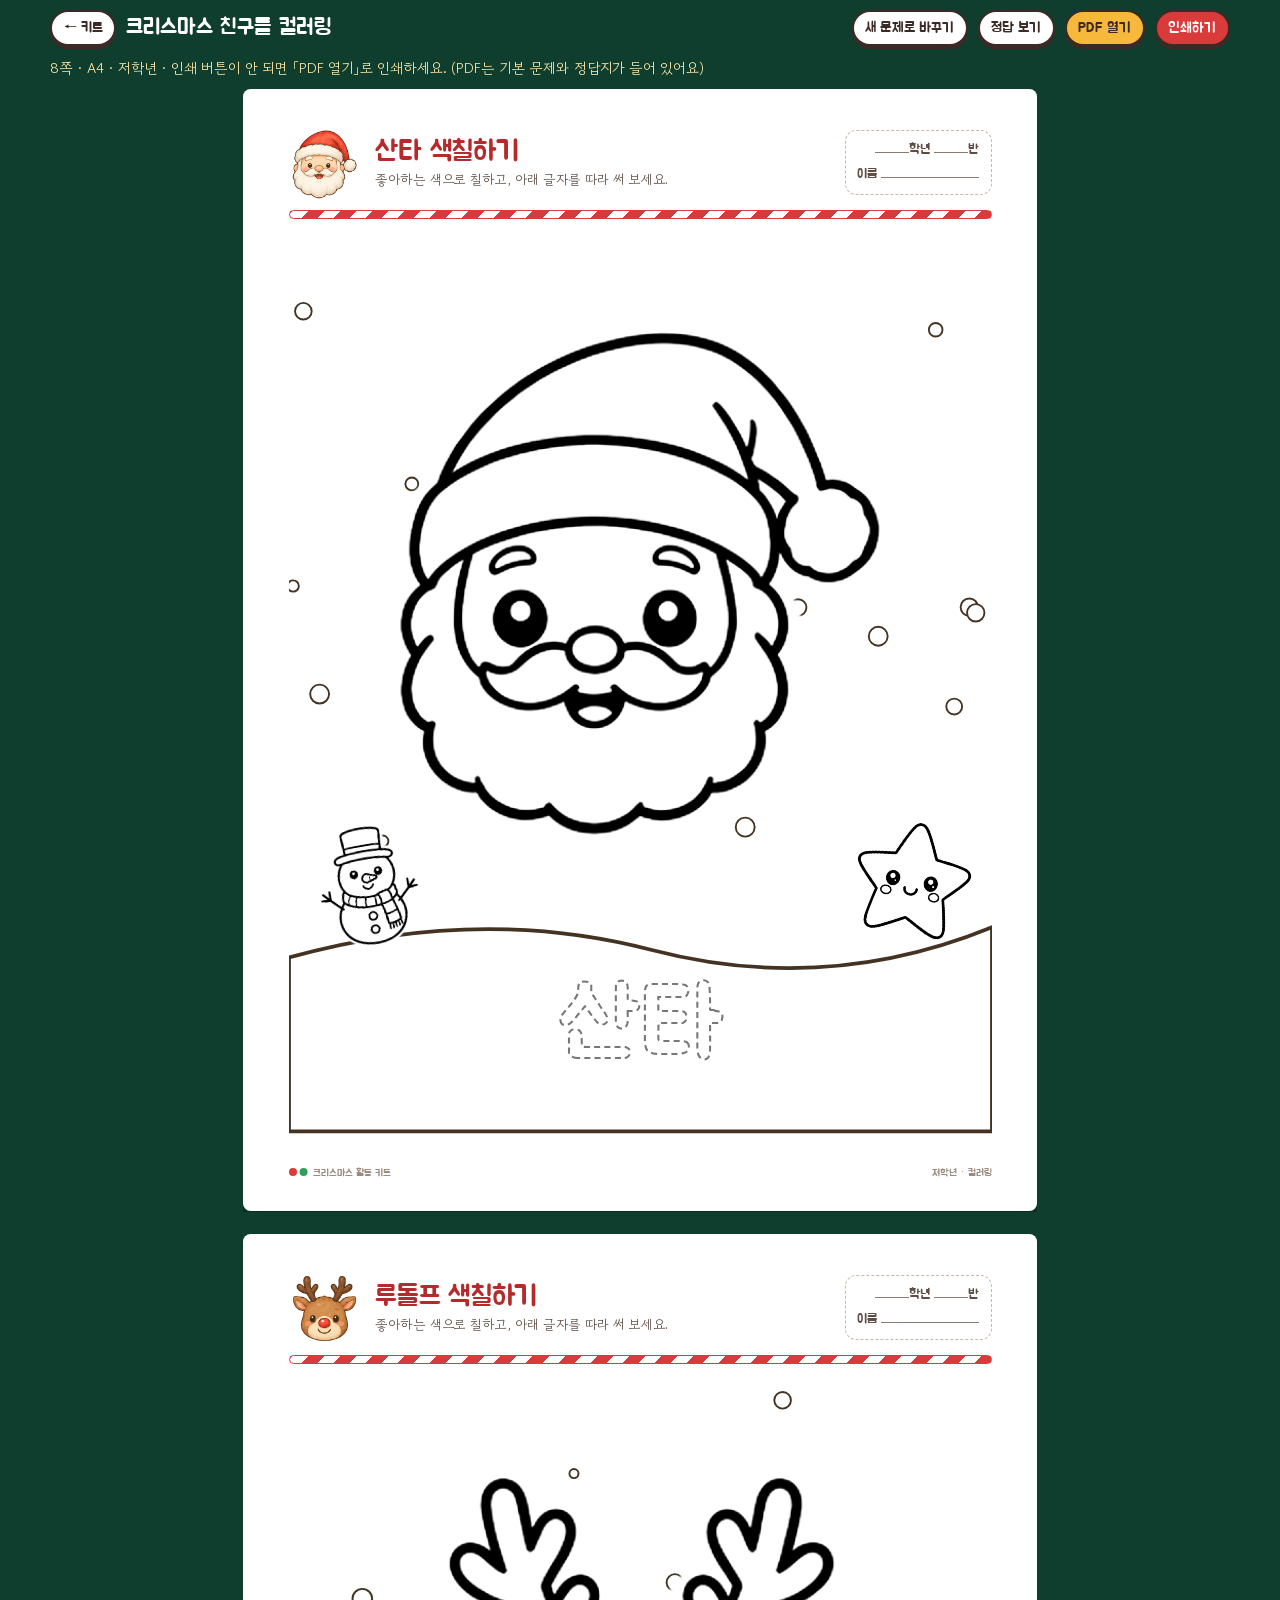
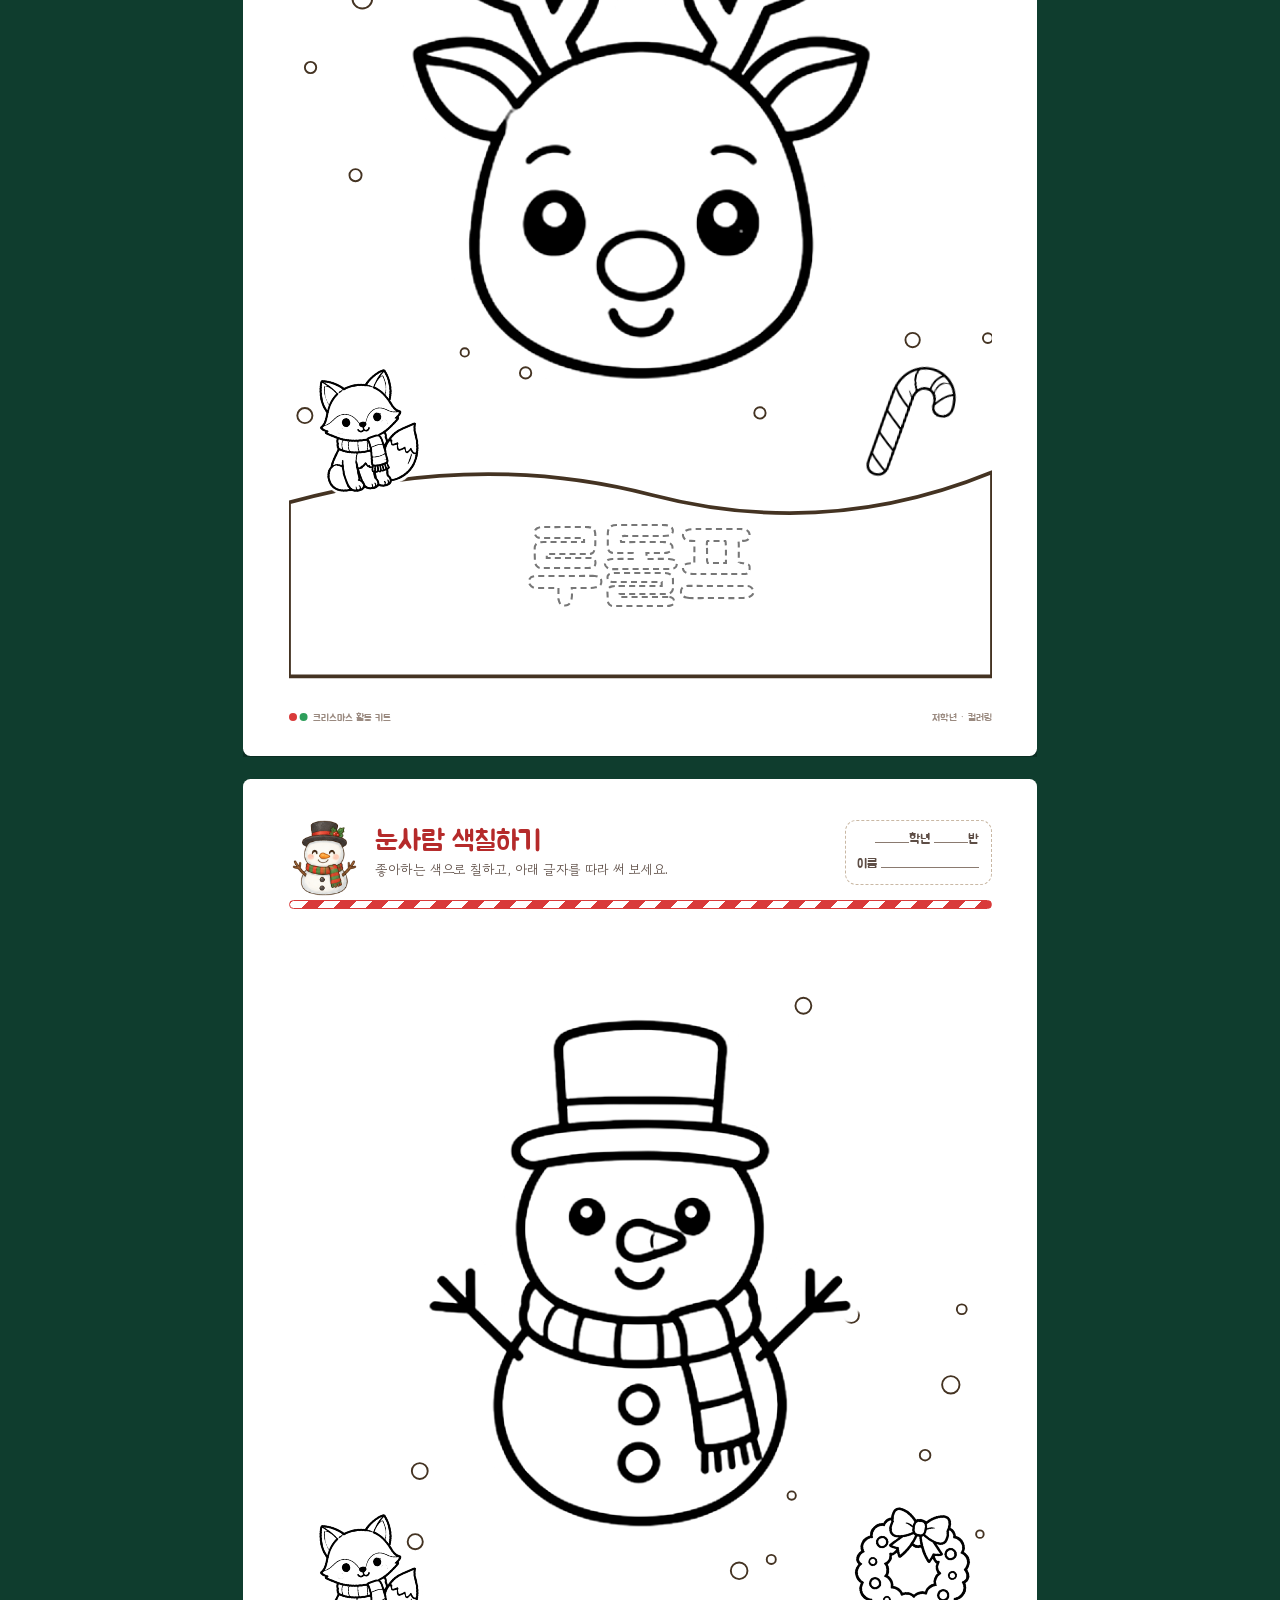
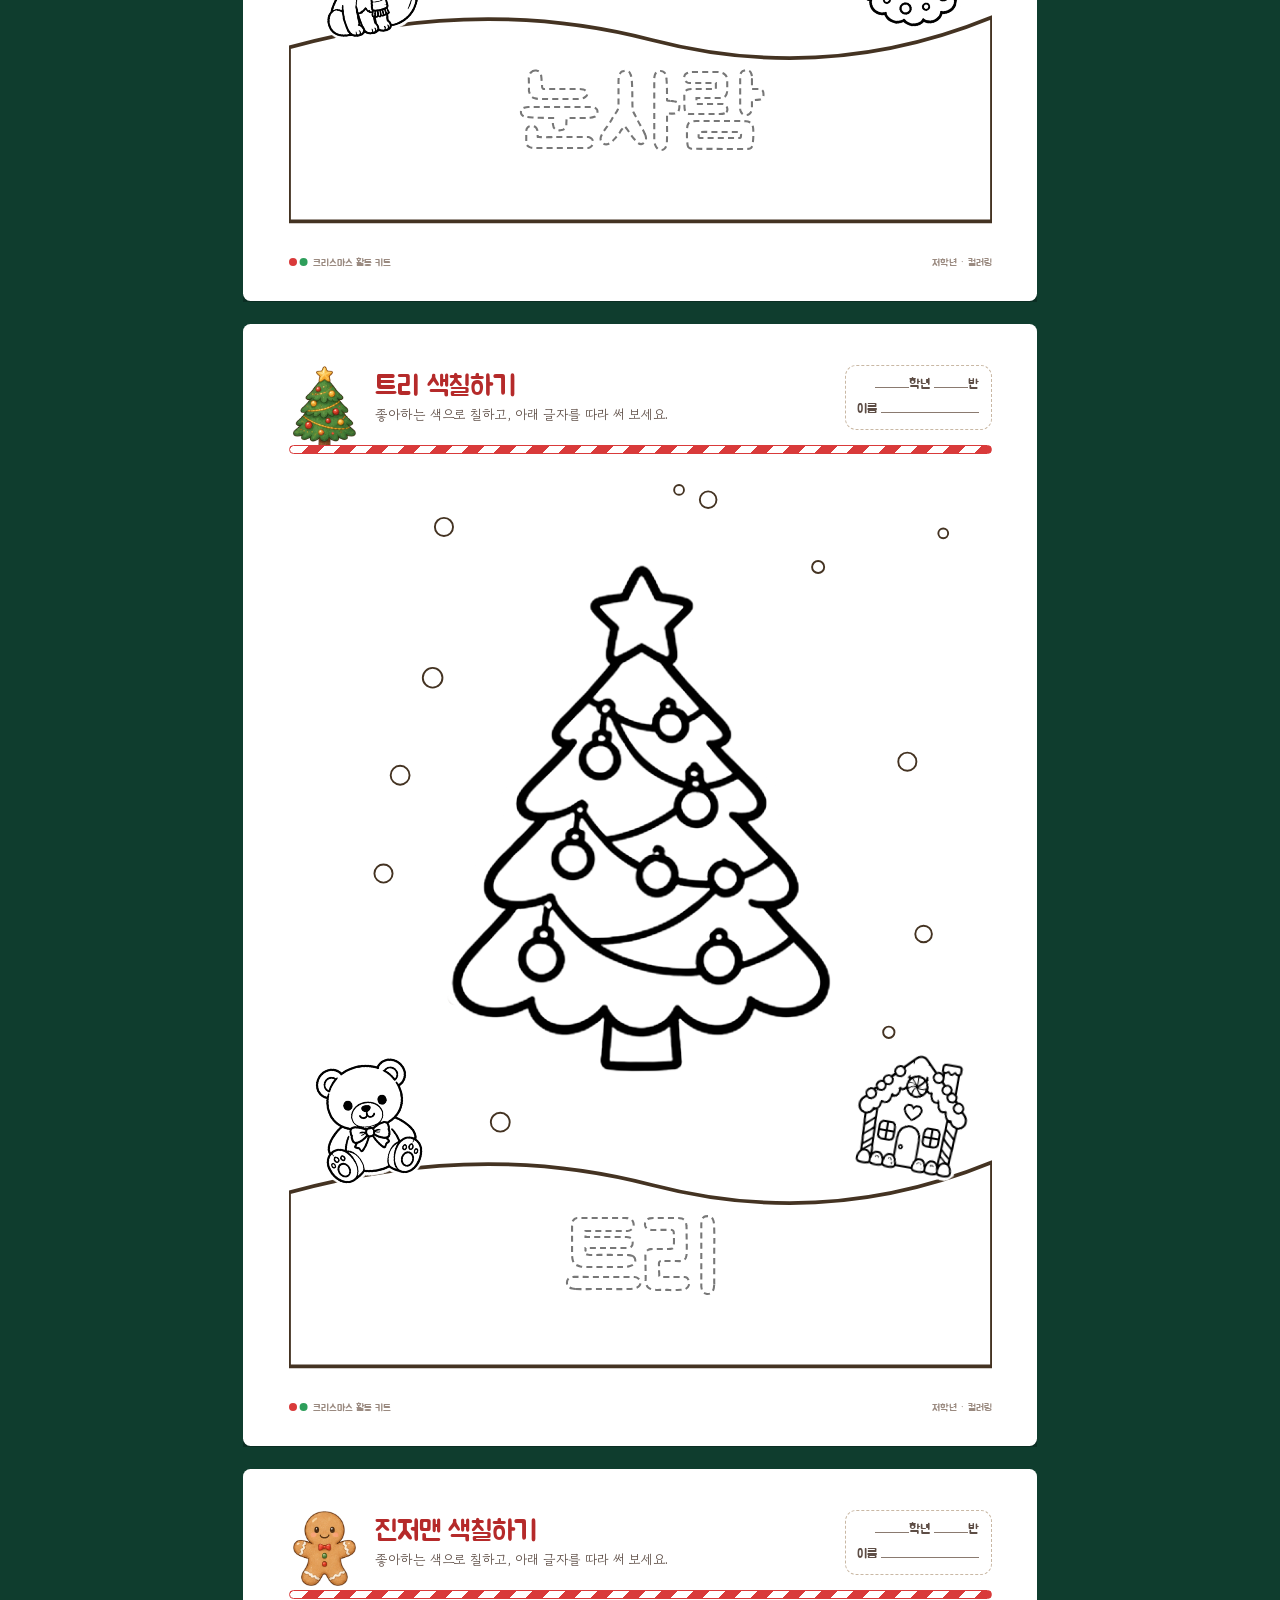
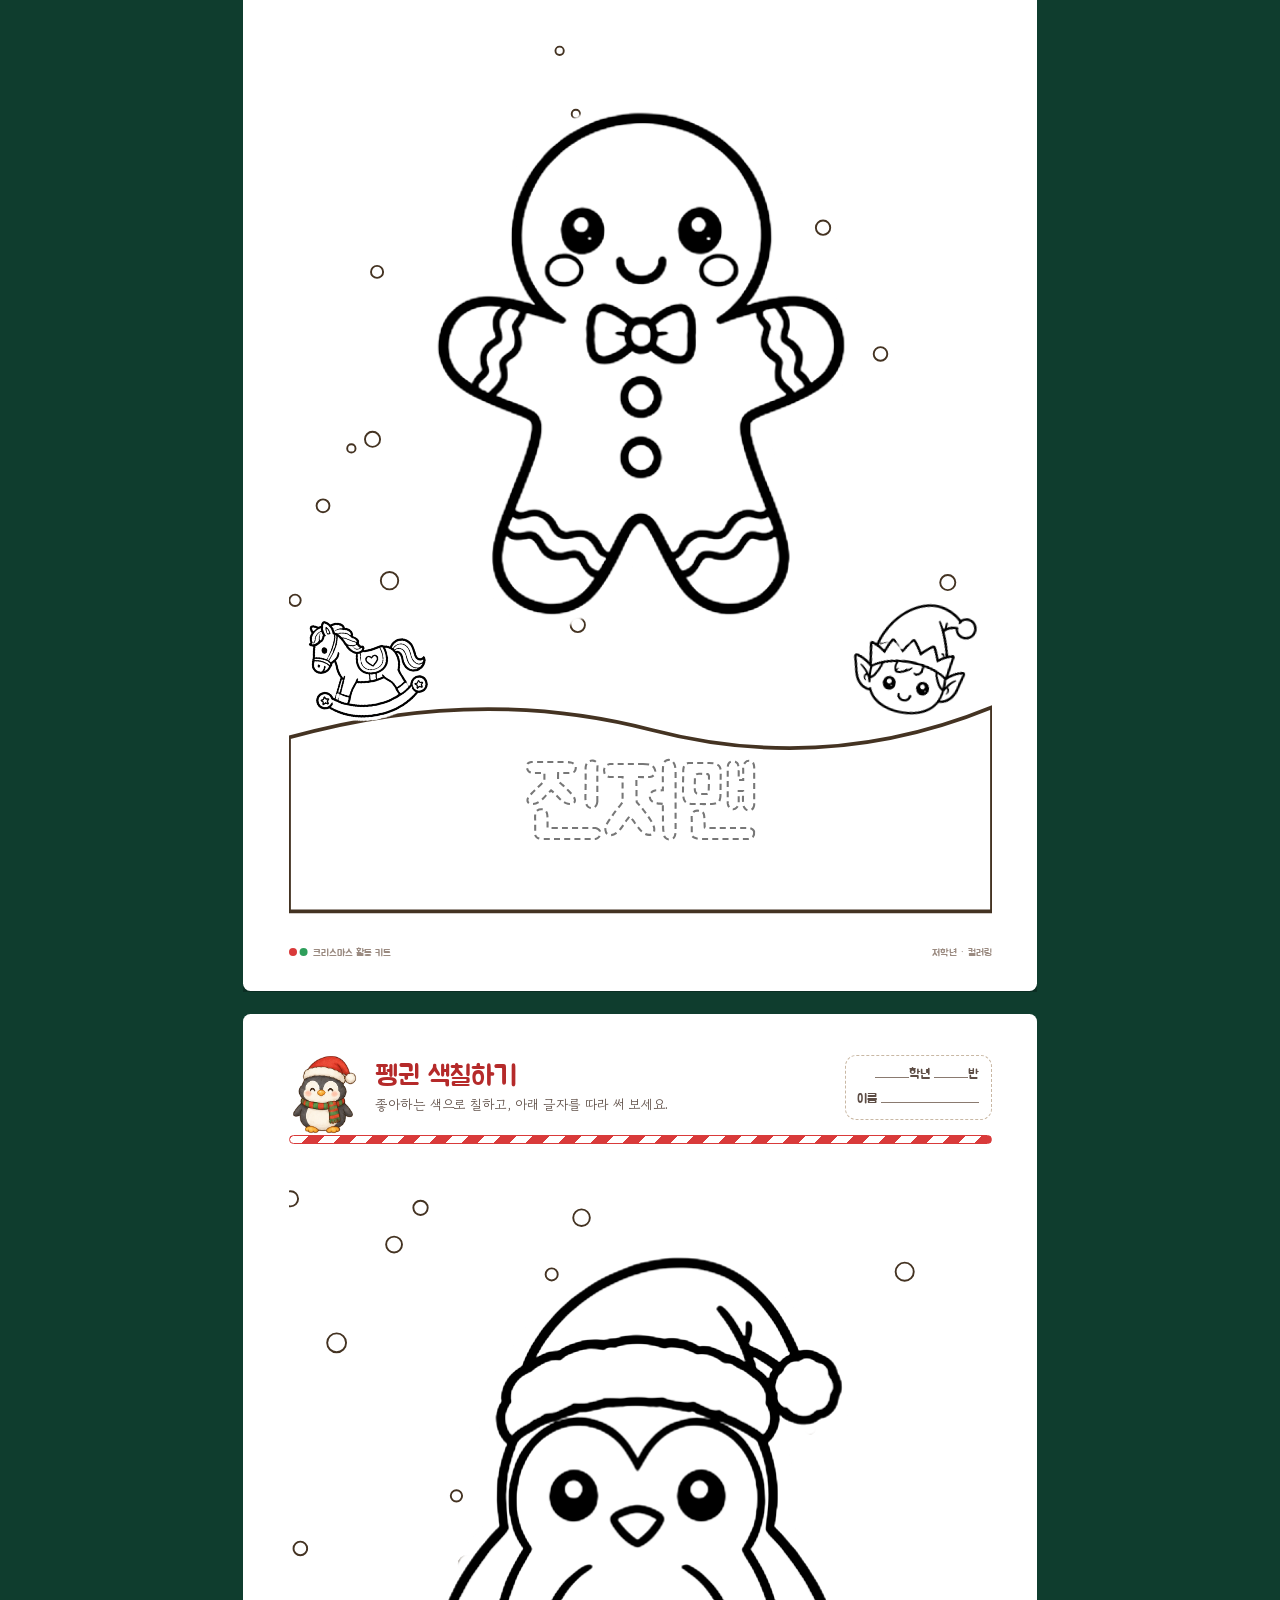
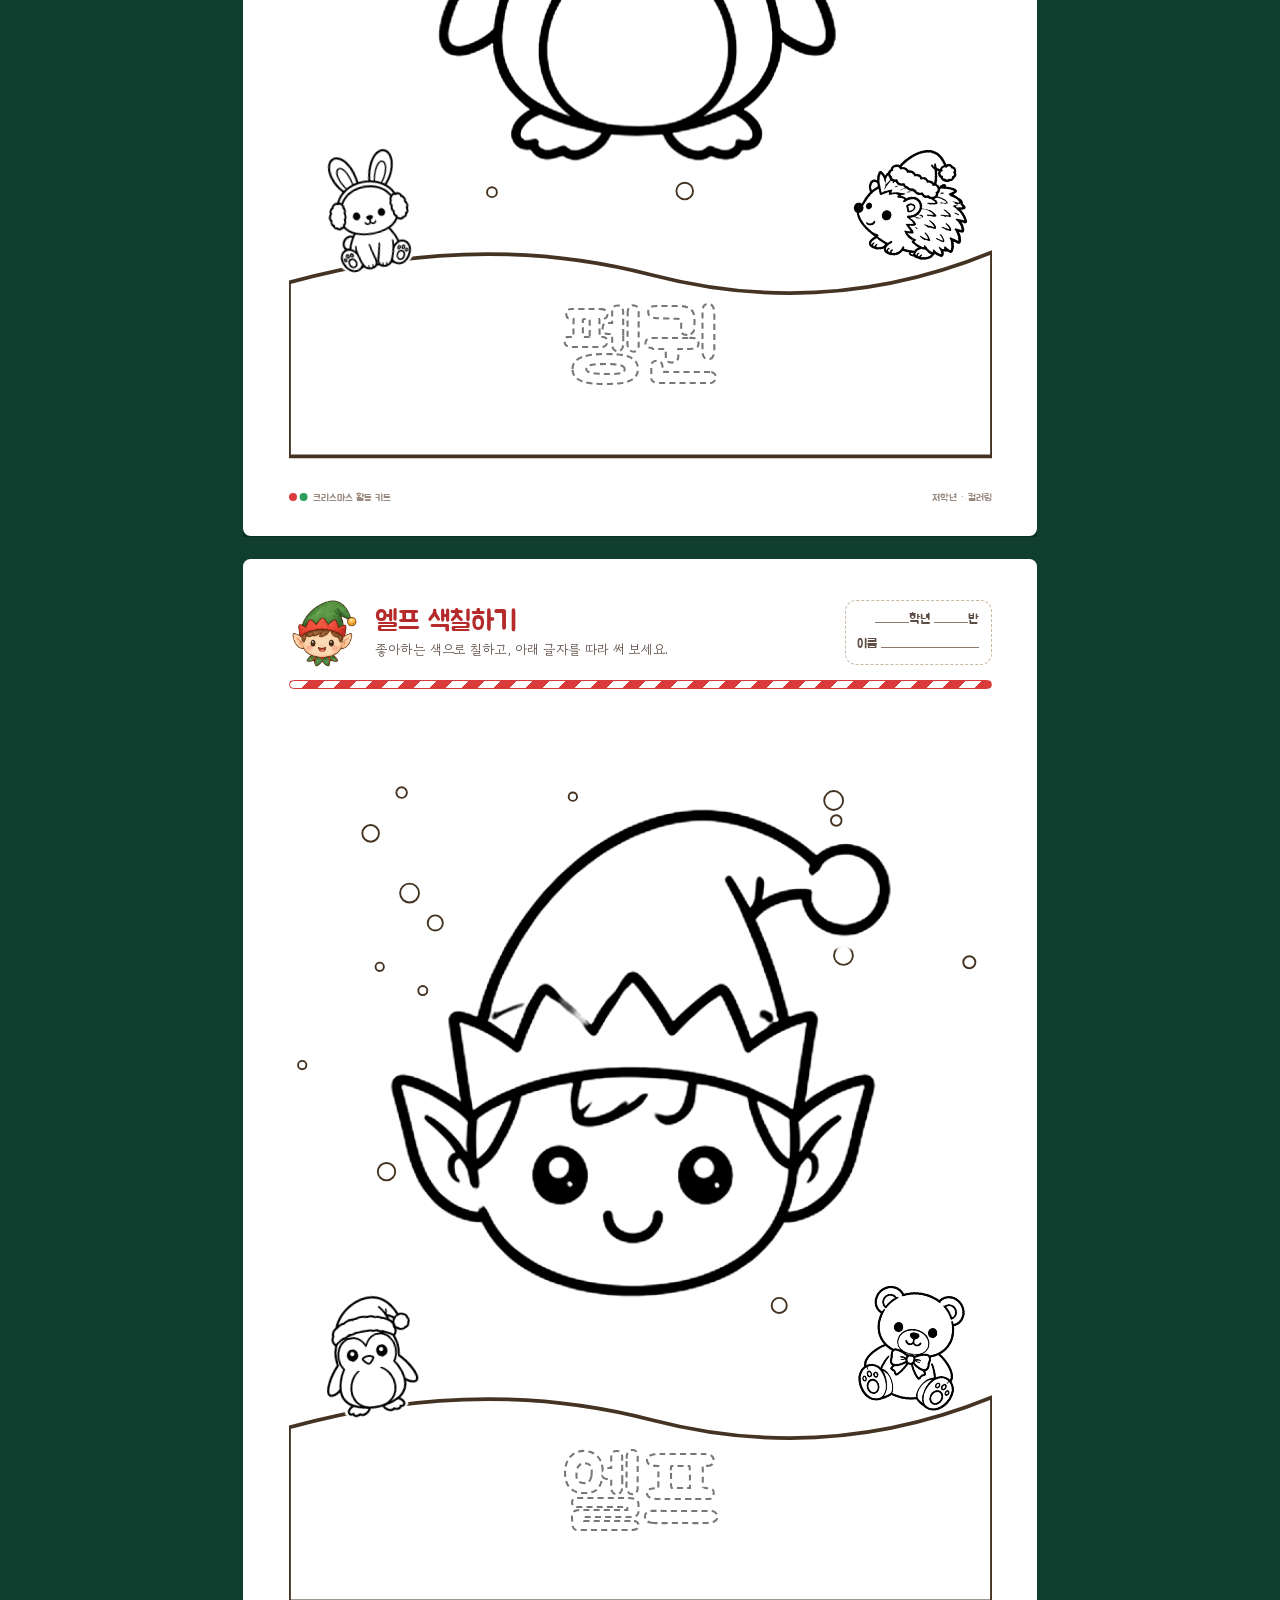
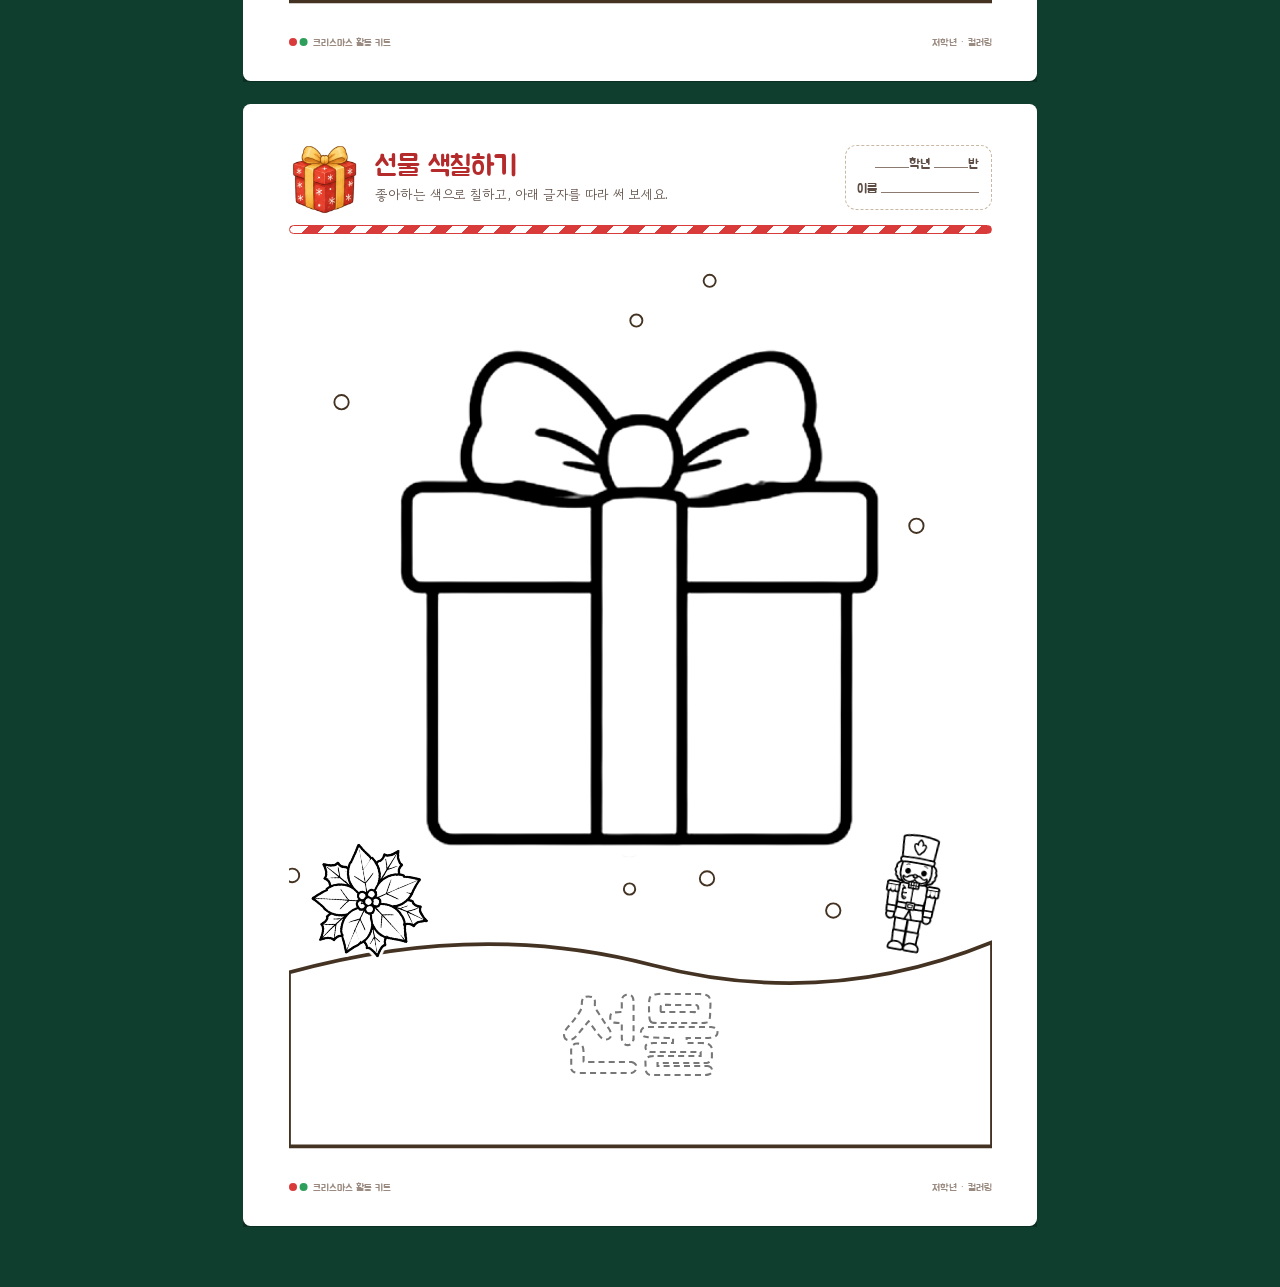
==== sheet.html @ 327068be "크리스마스 활동 키트: 학년별 활동지 77종, 전자칠판 게임 11종, 인쇄용 PDF - Figma AI로 만든 캐릭터 일러스트 40종(컬러·선 그림)과 장면 그림 10장 - 컬러링" ====
<!DOCTYPE html>
<html lang="ko">
<head>
<meta charset="utf-8">
<meta name="viewport" content="width=device-width, initial-scale=1, viewport-fit=cover">
<title>크리스마스 활동지</title>
<link rel="stylesheet" href="assets/theme.css">
<link rel="stylesheet" href="assets/sheet.css">
</head>
<body class="sheets">
<div class="sbar wrap">
  <a class="btn sm" href="index.html">← 키트</a>
  <h1 id="st">활동지</h1>
  <button class="btn sm" id="b-new" hidden>새 문제로 바꾸기</button>
  <button class="btn sm" id="b-ans" hidden>정답 보기</button>
  <a class="btn sm gold" id="b-pdf" target="_blank" rel="noopener">PDF 열기</a>
  <button class="btn sm red" id="b-print">인쇄하기</button>
  <div class="info" id="info"></div>
</div>
<main id="pages" class="wrap"></main>
<script src="assets/art.js"></script>
<script src="assets/core.js"></script>
<script src="assets/sheets-core.js"></script>
<script src="assets/sheets-a.js"></script>
<script src="assets/sheets-b.js"></script>
<script>
(function(){
  const $=XK.$; let seed=1225, ans=false;
  function cur(){ const id=(location.hash||'').slice(1); return SHEETS.find(s=>s.id===id)||SHEETS[0]; }
  function fit(){ XK.$$('.pagebox').forEach(b=>{ const p=b.firstElementChild; p.style.transform=''; const k=Math.min(1,b.clientWidth/p.offsetWidth); p.style.transform=k<1?`scale(${k})`:''; b.style.height=(p.offsetHeight*k)+'px'; }); }
  function render(){
    const s=cur(); document.title=s.title+' · 크리스마스 활동지'; $('#st').textContent=s.title;
    const pages=s.gen({r:XK.rng(seed), seed, ans});
    $('#pages').innerHTML=pages.map(p=>`<div class="pagebox ${/class="page land/.test(p)?'land':''}">${p}</div>`).join('');
    $('#b-pdf').href='print/'+encodeURIComponent(SH.pdfName(s, ans && s.answers));
    $('#b-new').hidden=!s.random; $('#b-ans').hidden=!s.answers; $('#b-ans').textContent=ans?'정답 숨기기':'정답 보기';
    $('#info').textContent=`${pages.length}쪽 · A4 · ${SH.gname(s.grades)}${s.paper?' · 추천 용지: '+s.paper:''} · 인쇄 버튼이 안 되면 「PDF 열기」로 인쇄하세요. (PDF는 기본 문제와 정답지가 들어 있어요)`;
    fit();
  }
  $('#b-new').onclick=()=>{ seed=Math.floor(Math.random()*1e9); render(); };
  $('#b-ans').onclick=()=>{ ans=!ans; render(); };
  $('#b-print').onclick=()=>{ window.print(); };
  addEventListener('hashchange',()=>{ans=false;render();scrollTo(0,0);}); addEventListener('resize',fit);
  window.__render=(sd,a)=>{seed=sd;ans=!!a;render();};
  render(); if(document.fonts&&document.fonts.ready) document.fonts.ready.then(fit);
})();
</script>
</body>
</html>
---- assets/theme.css ----
/* 크리스마스 활동 키트 공통 테마 — 솔숲 밤하늘 + 눈빛 크림 + 열매 빨강 + 금빛 전구 */
@font-face{font-family:"Jua";src:url("fonts/Jua-Regular.woff2") format("woff2");font-display:swap}
@font-face{font-family:"Gowun Dodum";src:url("fonts/GowunDodum-Regular.woff2") format("woff2");font-display:swap}
@font-face{font-family:"Gaegu";src:url("fonts/Gaegu-Bold.woff2") format("woff2");font-display:swap}
:root{
  --pine:#0f3d2e;--pine2:#1c6146;--leaf:#2e9e5b;--mint:#e2f4e8;
  --berry:#d93a3a;--berry2:#b52a2a;--rose:#ffe3e0;
  --gold:#f6b93b;--gold2:#ffe9a8;
  --snow:#fffaf3;--cream:#fbefd9;--paper:#ffffff;
  --ink:#3b2a25;--ink2:#7a6a62;--line:#ead9bf;--sky:#dff0fb;
  --low:#f2793c;--mid:#2e9e5b;--high:#3f7fd6;
  --f-display:"Jua","Gowun Dodum","Apple SD Gothic Neo","Malgun Gothic",sans-serif;
  --f-body:"Gowun Dodum","Apple SD Gothic Neo","Malgun Gothic","Noto Sans KR",sans-serif;
  --f-hand:"Gaegu","Jua","Malgun Gothic",sans-serif;
  --r:22px;--shadow:0 6px 0 rgba(59,42,37,.12);
  color-scheme:light;
}
*{box-sizing:border-box}
html{-webkit-text-size-adjust:100%}
body{margin:0;background:var(--snow);color:var(--ink);font-family:var(--f-body);font-size:17px;line-height:1.6;
  padding-left:max(16px,env(safe-area-inset-left,0px));padding-right:max(16px,env(safe-area-inset-right,0px))}
h1,h2,h3,h4{font-family:var(--f-display);font-weight:400;line-height:1.2;margin:0;text-wrap:balance}
p{margin:0}
a{color:inherit}
button{font:inherit;color:inherit;cursor:pointer}
:focus-visible{outline:3px solid var(--gold);outline-offset:3px}
svg.art,img.art{display:block;max-width:100%;height:auto}
.wrap{max-width:1180px;margin:0 auto}

/* 버튼 */
.btn{display:inline-flex;align-items:center;justify-content:center;gap:.4em;border:3px solid var(--ink);background:var(--paper);color:var(--ink);
  font-family:var(--f-display);font-size:1.05rem;padding:.5em 1.1em;border-radius:999px;box-shadow:0 4px 0 var(--ink);text-decoration:none;
  transition:transform .08s,box-shadow .08s;user-select:none;touch-action:manipulation}
.btn:hover{transform:translateY(-1px)}
.btn:active{transform:translateY(4px);box-shadow:0 0 0 var(--ink)}
.btn.red{background:var(--berry);color:#fff}.btn.green{background:var(--leaf);color:#fff}.btn.gold{background:var(--gold);color:var(--ink)}
.btn.big{font-size:1.5rem;padding:.55em 1.4em}.btn.sm{font-size:.9rem;padding:.3em .8em;border-width:2px;box-shadow:0 3px 0 var(--ink)}
.btn[disabled]{opacity:.45;pointer-events:none}
.chip{display:inline-block;font-family:var(--f-display);font-size:.8rem;padding:.12em .7em;border-radius:999px;color:#fff;white-space:nowrap}
.chip.low{background:var(--low)}.chip.mid{background:var(--mid)}.chip.high{background:var(--high)}
.chip.ghost{background:var(--cream);color:var(--ink2)}

/* 전구 줄 */
.lights{height:26px;background:
  radial-gradient(circle at 20px 14px,var(--berry) 0 7px,transparent 8px) 0 0/160px 26px,
  radial-gradient(circle at 60px 18px,var(--gold) 0 7px,transparent 8px) 0 0/160px 26px,
  radial-gradient(circle at 100px 14px,#4fc37f 0 7px,transparent 8px) 0 0/160px 26px,
  radial-gradient(circle at 140px 18px,#62b3f2 0 7px,transparent 8px) 0 0/160px 26px,
  radial-gradient(ellipse 80px 16px at 40px -6px,transparent 0 78px,transparent 79px);
  border-top:3px solid rgba(255,255,255,.35)}

/* 게임·도구 화면 공통 (전자칠판용) */
body.stage{background:var(--pine);color:#fff;min-height:100vh;min-height:100dvh;display:flex;flex-direction:column;padding-bottom:16px;
  background-image:radial-gradient(circle at 12% 18%,rgba(255,255,255,.07) 0 2px,transparent 3px),radial-gradient(circle at 70% 60%,rgba(255,255,255,.06) 0 2px,transparent 3px),radial-gradient(circle at 40% 85%,rgba(255,255,255,.05) 0 3px,transparent 4px),linear-gradient(#0c3326,#14503a);
  background-size:220px 220px,300px 300px,260px 260px,100% 100%}
.topbar{display:flex;align-items:center;gap:10px;padding:10px 0;flex-wrap:wrap}
.topbar h1{font-size:clamp(1.3rem,2.6vw,2.2rem);flex:1;min-width:0;color:#fff;display:flex;align-items:center;gap:.4em}
.topbar h1 .art{width:1.5em;height:1.5em;flex:none}
.topbar .btn{font-size:.95rem;padding:.3em .9em}
.seg{display:inline-flex;border:3px solid var(--ink);border-radius:999px;overflow:hidden;background:var(--paper);box-shadow:0 4px 0 var(--ink)}
.seg button{border:0;background:transparent;font-family:var(--f-display);padding:.3em .9em;font-size:.95rem;color:var(--ink)}
.seg button[aria-pressed="true"]{color:#fff}
.seg button[data-g="low"][aria-pressed="true"]{background:var(--low)}.seg button[data-g="mid"][aria-pressed="true"]{background:var(--mid)}.seg button[data-g="high"][aria-pressed="true"]{background:var(--high)}
.seg button[data-g="all"][aria-pressed="true"]{background:var(--berry)}
.board{flex:1;background:var(--snow);color:var(--ink);border-radius:28px;border:4px solid var(--ink);padding:clamp(14px,2.2vw,30px);position:relative;min-width:0;
  box-shadow:0 8px 0 rgba(0,0,0,.25);display:flex;flex-direction:column;gap:16px}
.board h2{font-size:clamp(1.5rem,3.4vw,2.8rem)}
.center{display:flex;flex-direction:column;align-items:center;justify-content:center;text-align:center;gap:18px;flex:1}
.huge{font-family:var(--f-display);font-size:clamp(2.2rem,7vw,6rem);line-height:1.15;text-wrap:balance}
.big{font-family:var(--f-display);font-size:clamp(1.4rem,3.4vw,2.8rem);line-height:1.3;text-wrap:balance}
.row{display:flex;gap:12px;flex-wrap:wrap;align-items:center;justify-content:center}
.note{color:var(--ink2);font-size:.95rem}
.teams{display:flex;gap:10px;flex-wrap:wrap;justify-content:center}
.team{background:var(--paper);color:var(--ink);border:3px solid var(--ink);border-radius:18px;padding:6px 10px;display:flex;align-items:center;gap:8px;font-family:var(--f-display);box-shadow:0 4px 0 rgba(0,0,0,.3)}
.team b{font-size:1.6rem;min-width:1.6em;text-align:center;font-weight:400;font-variant-numeric:tabular-nums}
.team .dot{width:18px;height:18px;border-radius:50%;border:2px solid var(--ink)}
.team button{width:34px;height:34px;border-radius:50%;border:2px solid var(--ink);background:var(--cream);font-family:var(--f-display);font-size:1.2rem;line-height:1;padding:0}
.team.turn{background:var(--gold2);transform:translateY(-3px)}
.modal{position:fixed;inset:0;background:rgba(10,40,30,.72);display:flex;align-items:center;justify-content:center;z-index:50;padding:16px}
.modal>.box{background:var(--snow);color:var(--ink);border:4px solid var(--ink);border-radius:28px;padding:clamp(18px,3vw,40px);max-width:min(1100px,96vw);width:100%;max-height:94vh;overflow:auto;text-align:center;display:flex;flex-direction:column;gap:18px;align-items:center}
#snow{position:fixed;inset:0;pointer-events:none;z-index:40}
@media (prefers-reduced-motion:reduce){*{animation:none!important;transition:none!important}}
@keyframes pop{0%{transform:scale(.6);opacity:0}70%{transform:scale(1.08)}100%{transform:scale(1);opacity:1}}
@keyframes wiggle{0%,100%{transform:rotate(-4deg)}50%{transform:rotate(4deg)}}
.pop{animation:pop .35s ease-out}
---- assets/sheet.css ----
/* 인쇄용 활동지 (A4) */
body.sheets{background:var(--pine);padding-bottom:60px}
.sbar{position:sticky;top:env(safe-area-inset-top,0px);z-index:20;background:var(--pine);padding:10px 0;display:flex;gap:10px;align-items:center;flex-wrap:wrap}
.sbar h1{color:#fff;font-size:1.4rem;flex:1;min-width:0}
.sbar .info{color:var(--gold2);font-size:.9rem;flex-basis:100%}
#pages{display:flex;flex-direction:column;align-items:center;gap:22px}
.pagebox{width:100%;max-width:210mm;overflow:hidden}
.page{width:210mm;height:297mm;background:#fff;color:#2b2320;padding:10mm 12mm 8mm;display:flex;flex-direction:column;gap:3mm;position:relative;overflow:hidden;
  font-family:var(--f-body);font-size:11.5pt;line-height:1.5;transform-origin:0 0;box-shadow:0 8px 0 rgba(0,0,0,.25);border-radius:2mm;-webkit-print-color-adjust:exact;print-color-adjust:exact}
.page.land{width:297mm;height:210mm}
.pagebox.land{max-width:297mm}
.ph{display:flex;align-items:center;gap:4mm;flex:none}
.ph .ic{width:19mm;height:19mm;flex:none}
.ph h1{font-size:21pt;color:#b52a2a;letter-spacing:-.01em}
.ph p{font-size:10pt;color:#5d4d45;line-height:1.35;margin-top:.5mm}
.ph .tt{flex:1;min-width:0}
.ph .nm{flex:none;font-family:var(--f-display);font-size:9.5pt;color:#5d4d45;border:.5mm dashed #c9b8a4;border-radius:3mm;padding:1.6mm 3mm;line-height:2;text-align:right;white-space:nowrap}
.ph .nm i{display:inline-block;border-bottom:.3mm solid #8a7a70;width:9mm;height:4mm;vertical-align:baseline}
.ph .nm i.w{width:26mm}
.stripe{flex:none;height:2.6mm;border-radius:2mm;background:repeating-linear-gradient(-45deg,#d93a3a 0 3mm,#fff 3mm 6mm);border:.3mm solid #d93a3a}
.pb{flex:1;min-height:0;display:flex;flex-direction:column;gap:3mm}
.pb>svg{width:100%;flex:1;min-height:0}
.pf{flex:none;display:flex;justify-content:space-between;align-items:center;font-size:7.5pt;color:#9a8a80;font-family:var(--f-display)}
.pf span:first-child::before{content:"";display:inline-block;width:2.2mm;height:2.2mm;border-radius:50%;background:#d93a3a;box-shadow:2.8mm 0 0 #2e9e5b;margin-right:4.4mm}
.tip{flex:none;background:#fff6dc;border:.4mm solid #f0cf7a;border-radius:3mm;padding:1.6mm 3.5mm;font-size:9.5pt;line-height:1.45}
.tip b{font-family:var(--f-display);font-weight:400;color:#b06a00;margin-right:1mm}
.q{font-family:var(--f-display);font-size:13pt;flex:none}
.lines{flex:1;background:repeating-linear-gradient(transparent 0 9.6mm,#bfb1a5 9.6mm 10mm);min-height:20mm}
.box{border:.6mm solid #432;border-radius:4mm;padding:3mm}
.grid2{display:grid;grid-template-columns:1fr 1fr;gap:4mm}
.steps{display:grid;grid-template-columns:repeat(3,1fr);gap:3mm;flex:none}
.steps.c2{grid-template-columns:repeat(2,1fr)}
.steps.c4{grid-template-columns:repeat(4,1fr)}
.steps .st{border:.5mm solid #d9c9b5;border-radius:4mm;padding:2mm;display:flex;flex-direction:column;gap:1mm;background:#fffdf8}
.steps .st svg{width:100%;height:auto}
.steps .st p{font-size:9.5pt;line-height:1.35}
.steps .st b{font-family:var(--f-display);font-weight:400;color:#fff;background:#d93a3a;border-radius:50%;width:6mm;height:6mm;display:inline-flex;align-items:center;justify-content:center;font-size:10pt;margin-right:1mm}
.page img.art{display:block;margin:0 auto}
.sv text{font-family:"Jua","Malgun Gothic",sans-serif}
table.t{border-collapse:collapse;width:100%;flex:none}
table.t td,table.t th{border:.4mm solid #432;padding:1.5mm 2mm;text-align:center;font-size:10.5pt}
table.t th{background:#ffe9e6;font-family:var(--f-display);font-weight:400}
.cards{display:grid;gap:3mm}
.card{border:.6mm dashed #8a7a70;border-radius:4mm;padding:3mm;display:flex;gap:3mm;align-items:center}
.card svg{flex:none}
.ans{color:#d93a3a;font-family:var(--f-display)}
ol.ol,ul.ul{margin:0;padding-left:6mm;display:flex;flex-direction:column;gap:1.2mm}
.h3{font-family:var(--f-display);font-size:13pt;color:#1c6146;flex:none}
@page{size:A4;margin:0}
@media print{
  body.sheets{background:#fff;padding:0!important}
  .sbar{display:none!important}
  #pages{display:block}
  .pagebox{max-width:none;overflow:visible;height:auto!important;width:auto}
  .page{transform:none!important;box-shadow:none;border-radius:0;break-after:page;page-break-after:always;margin:0}
  .pagebox.land{width:210mm;height:297mm!important;overflow:hidden;break-after:page;page-break-after:always;position:relative}
  .pagebox.land .page{position:absolute;left:0;top:0;transform:translateX(210mm) rotate(90deg)!important;transform-origin:0 0;break-after:auto;page-break-after:auto}
}
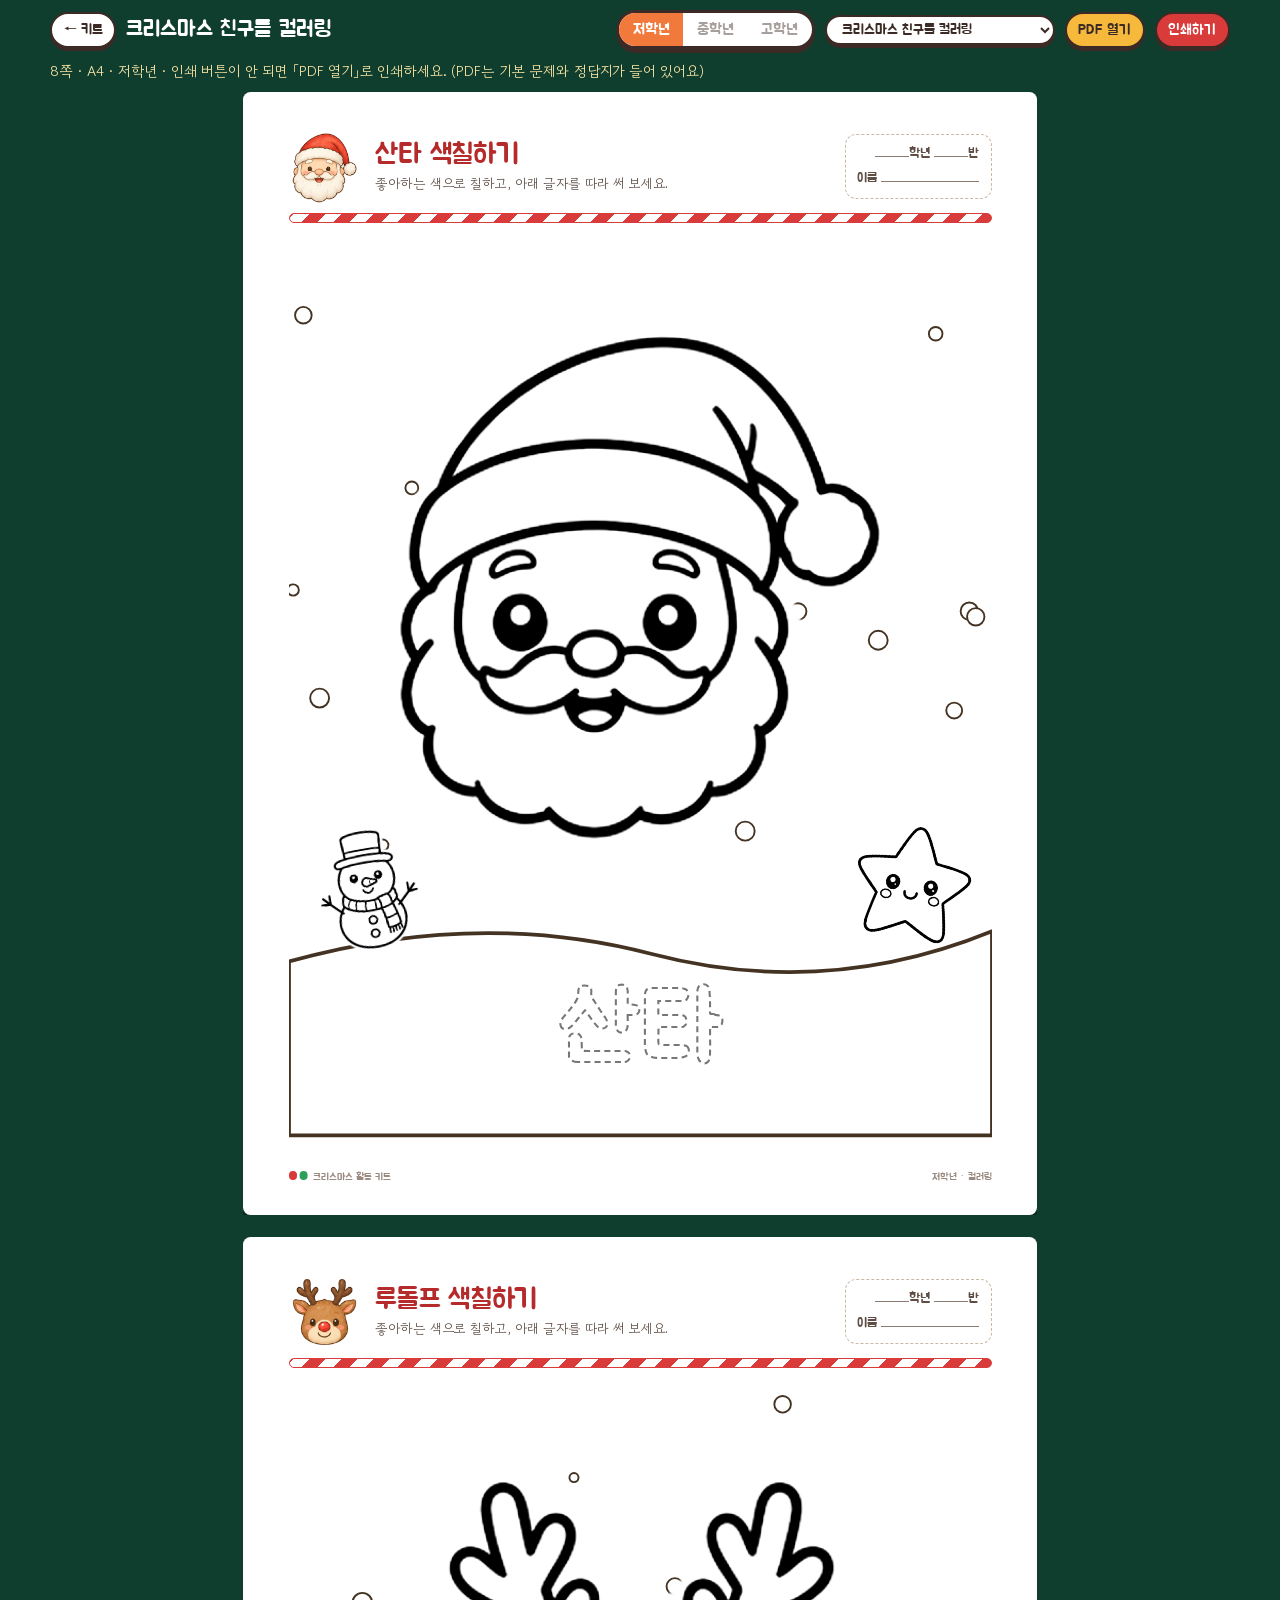
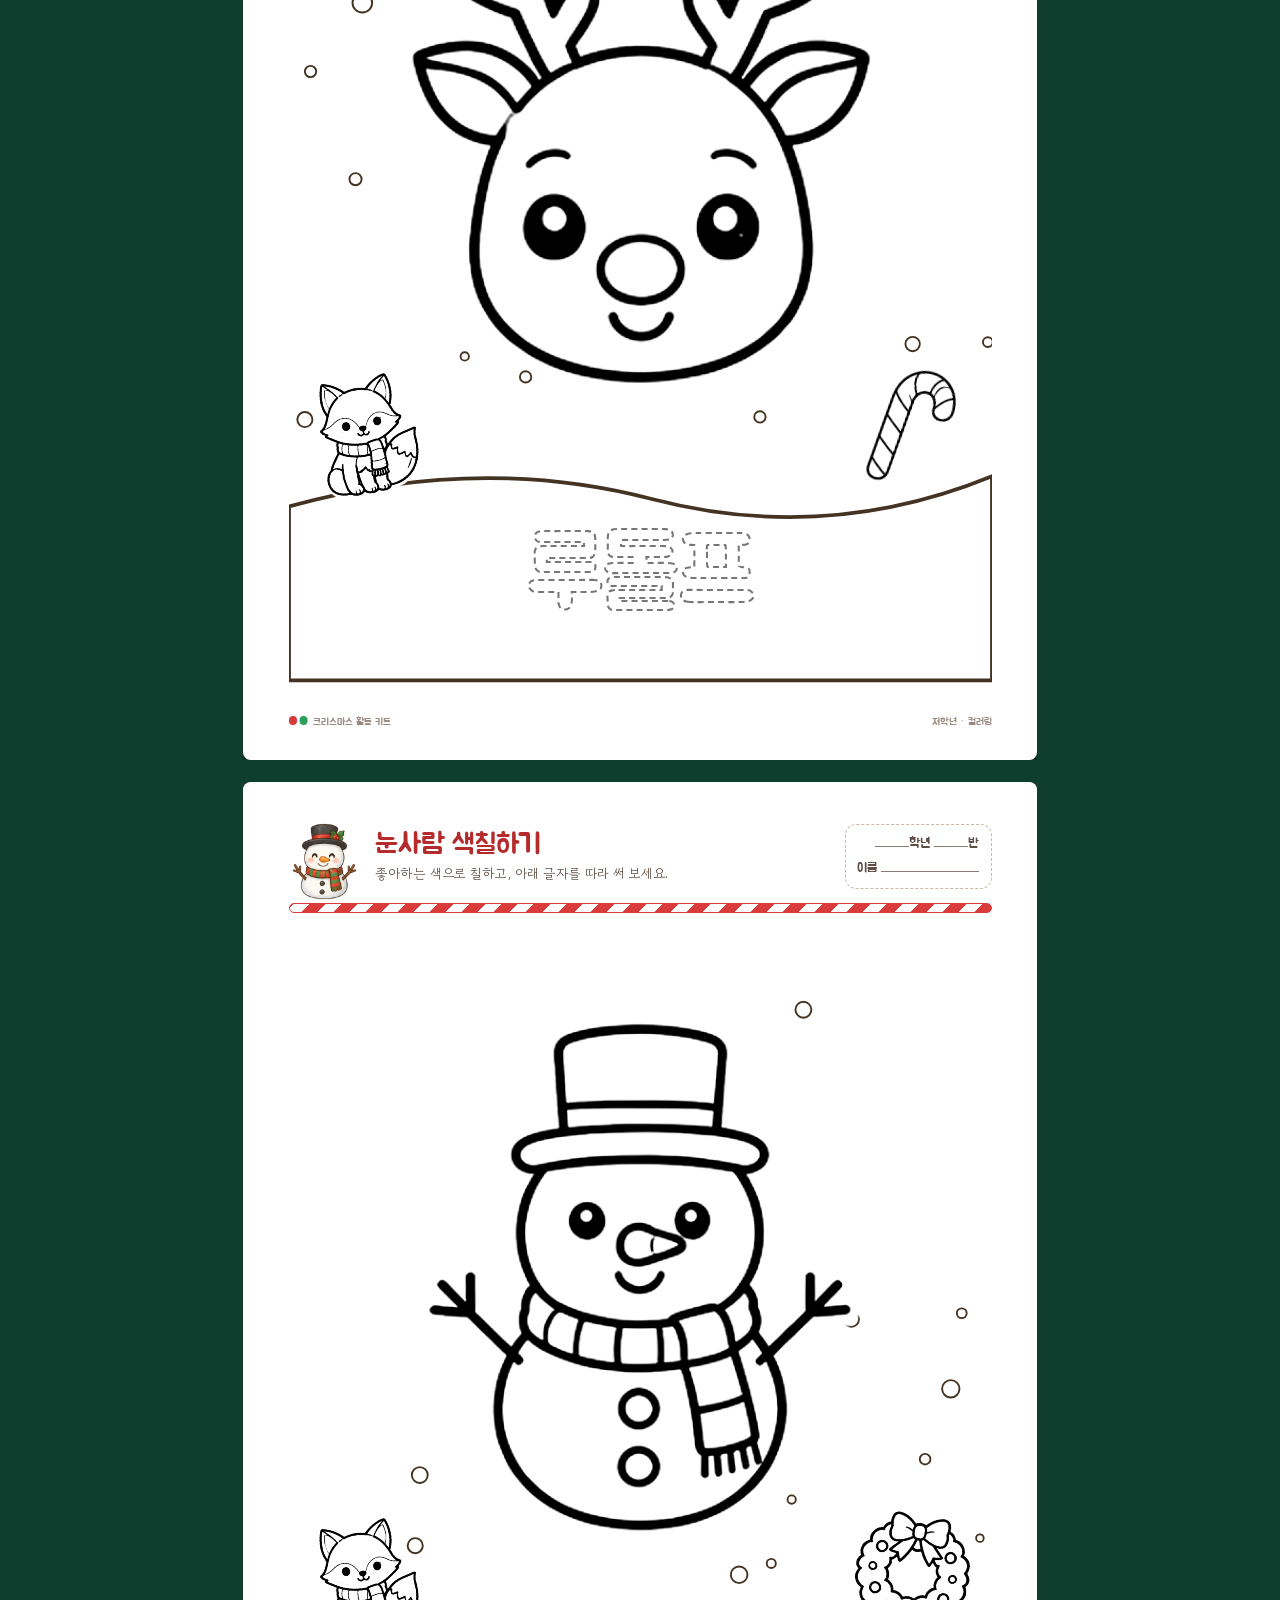
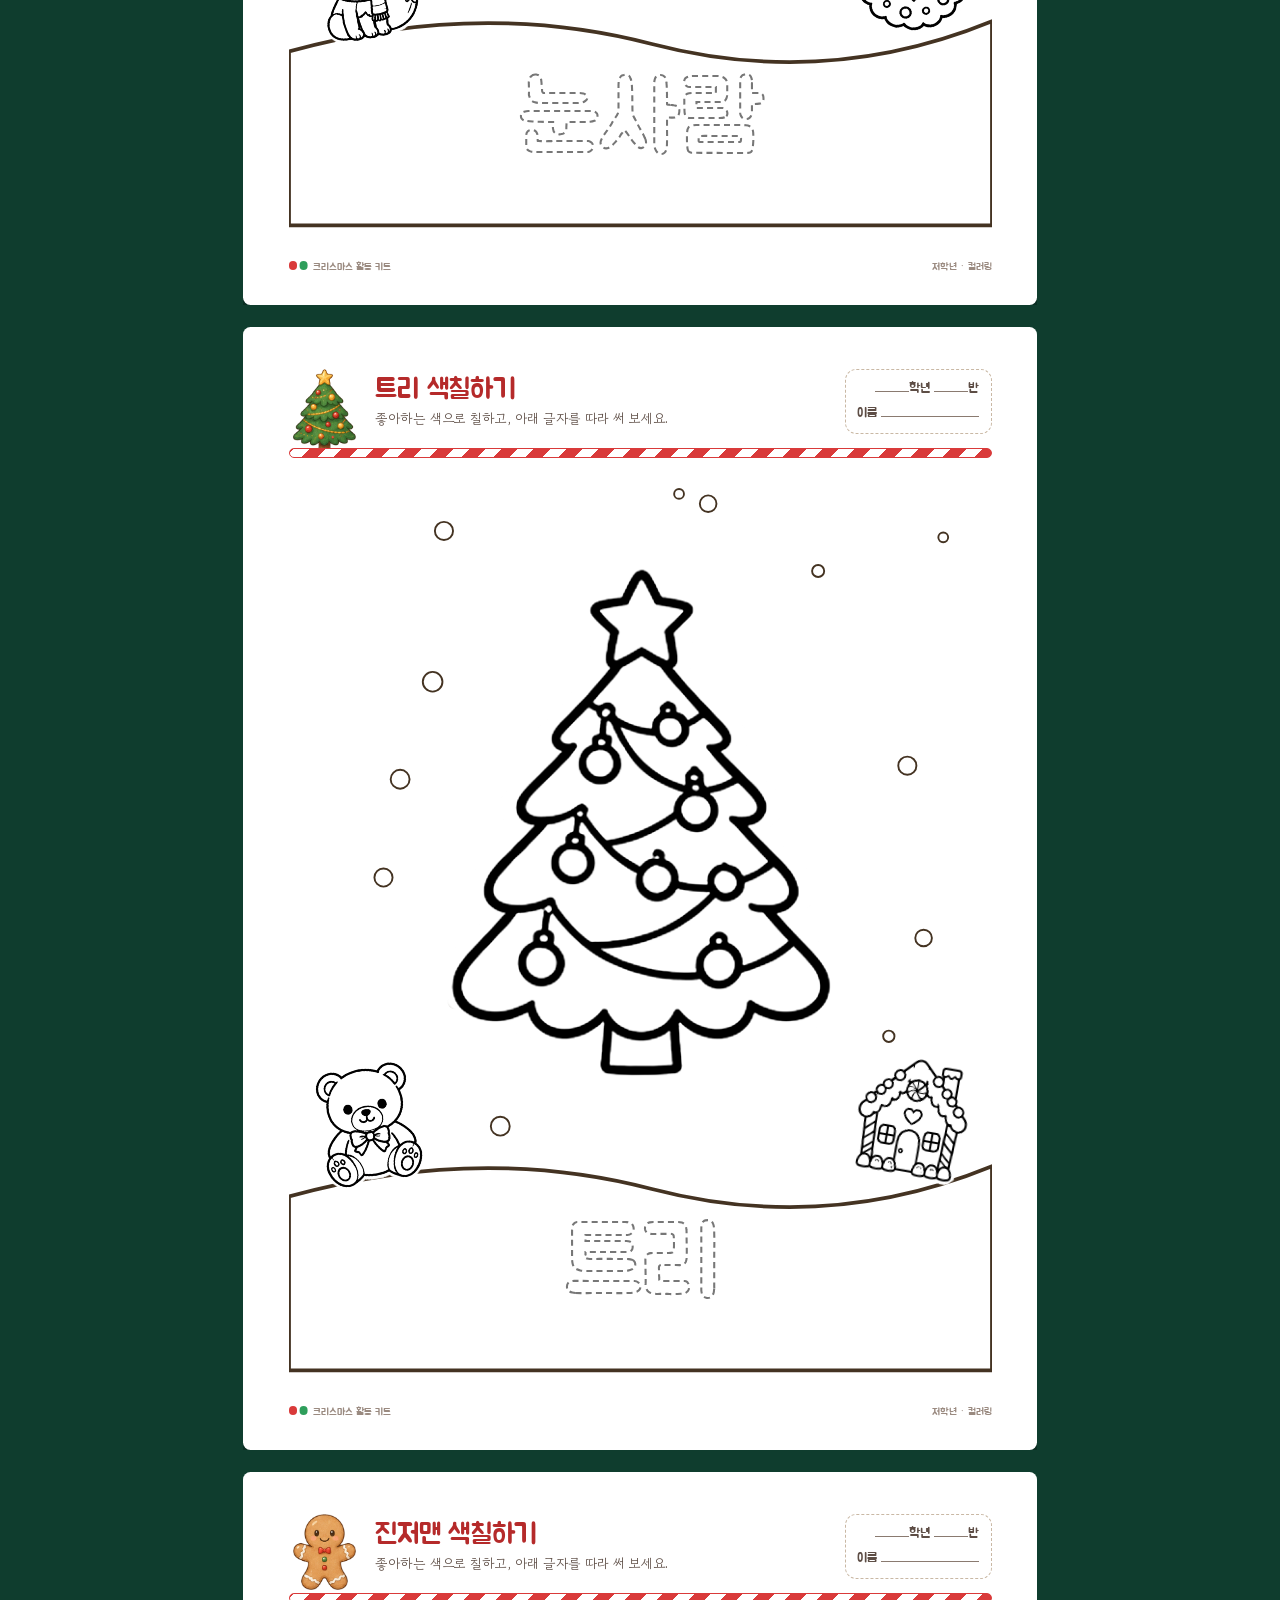
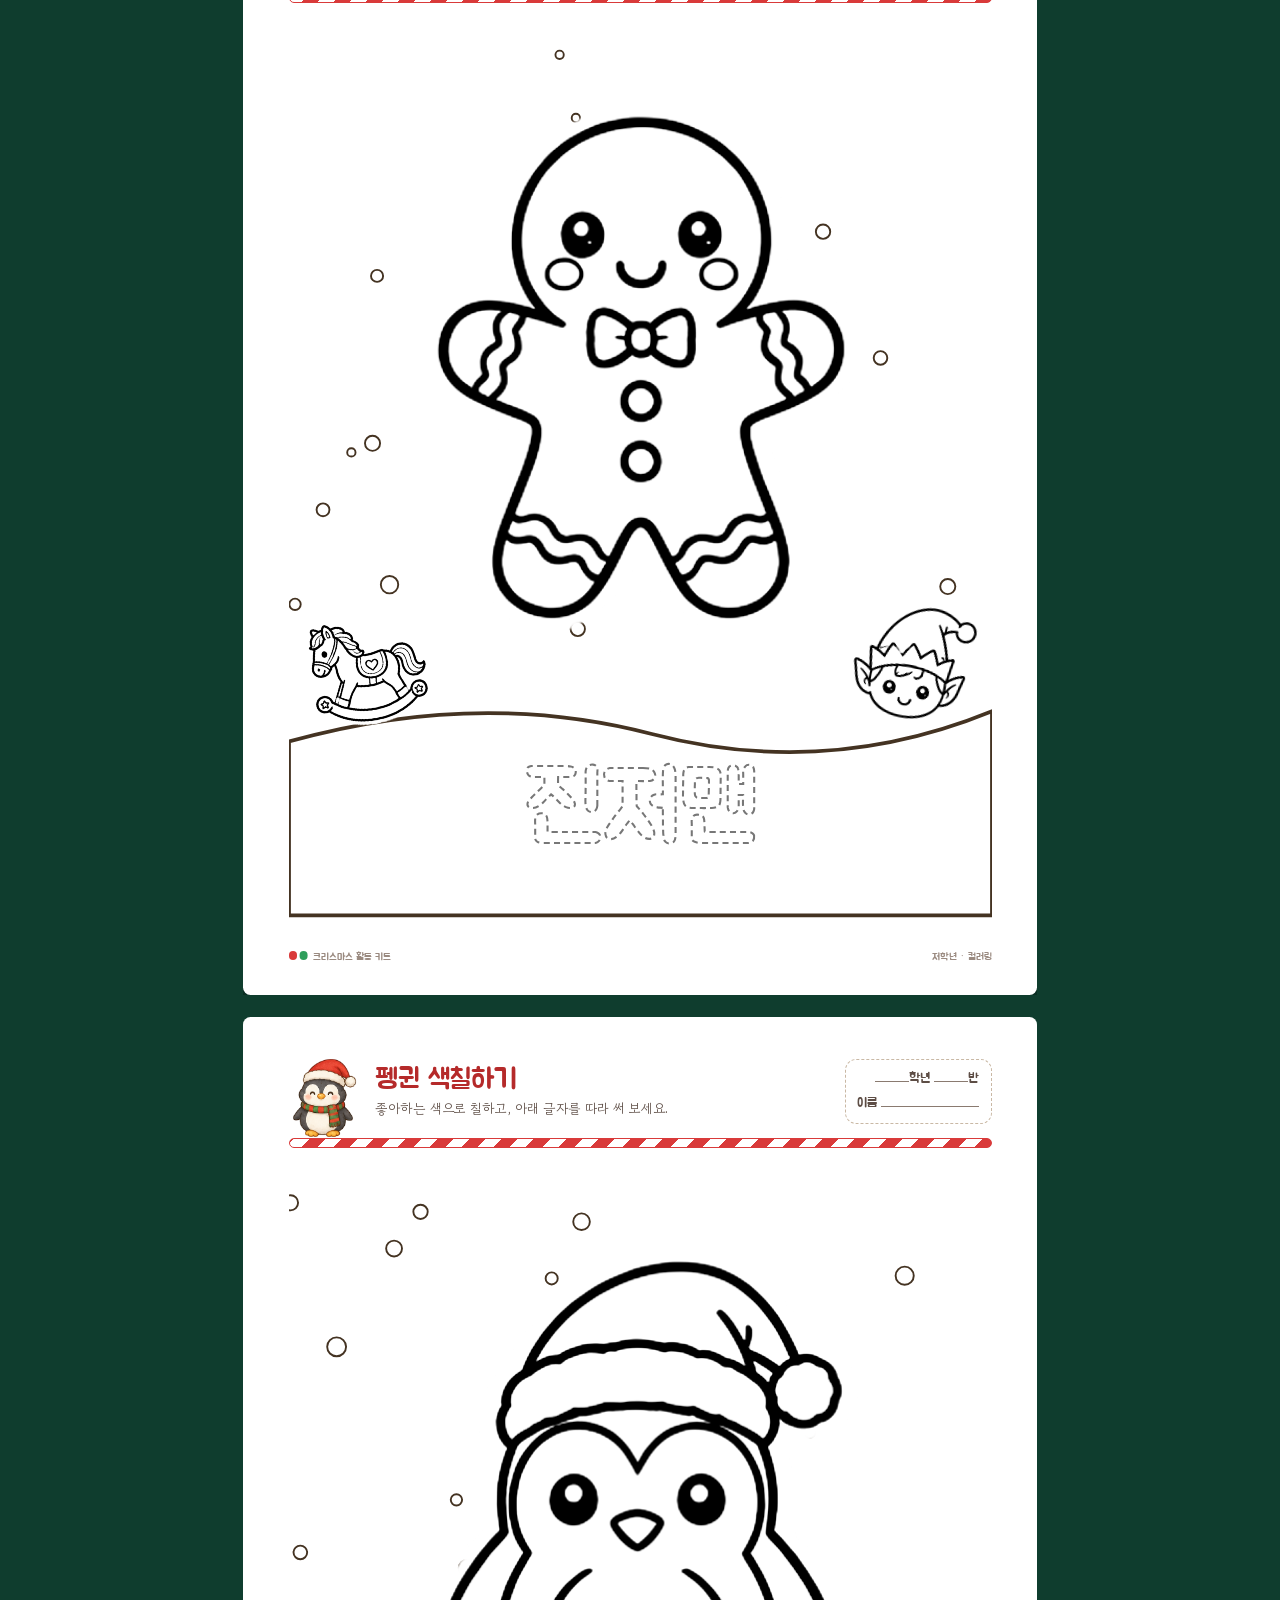
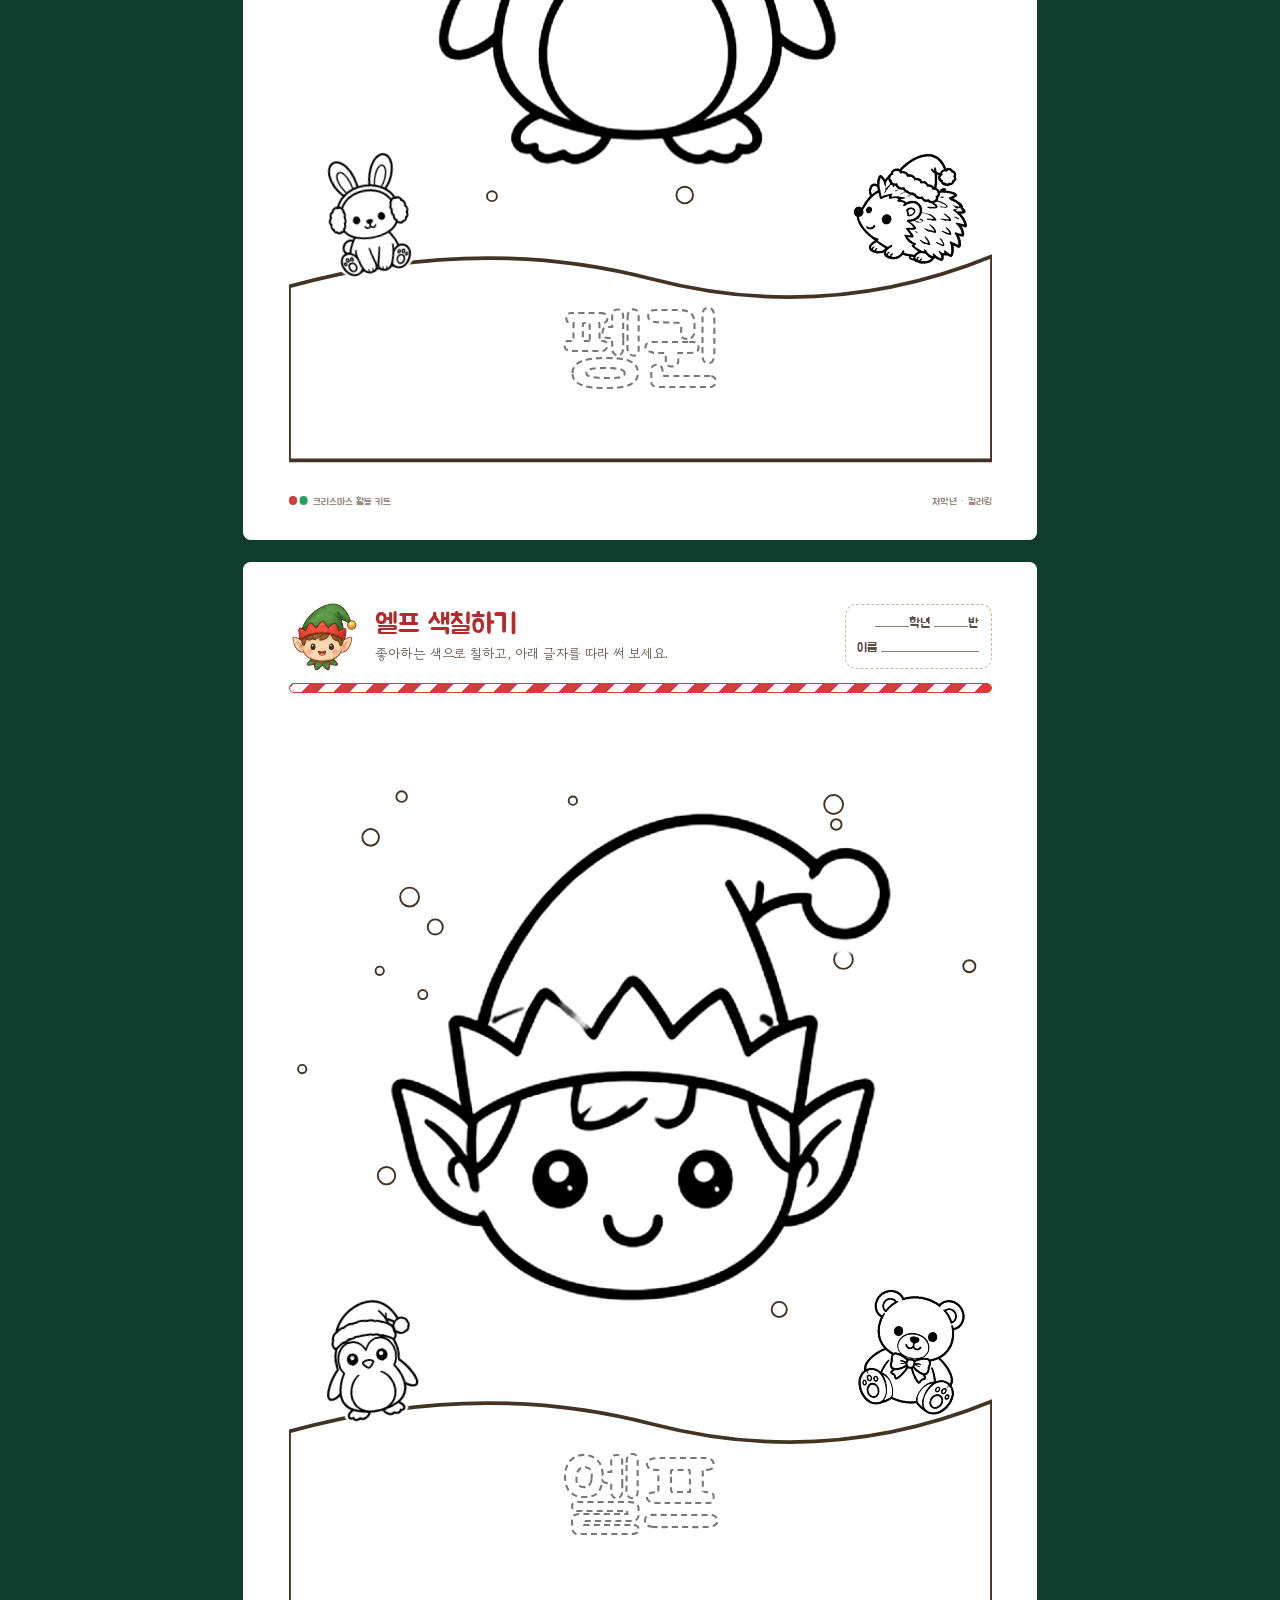
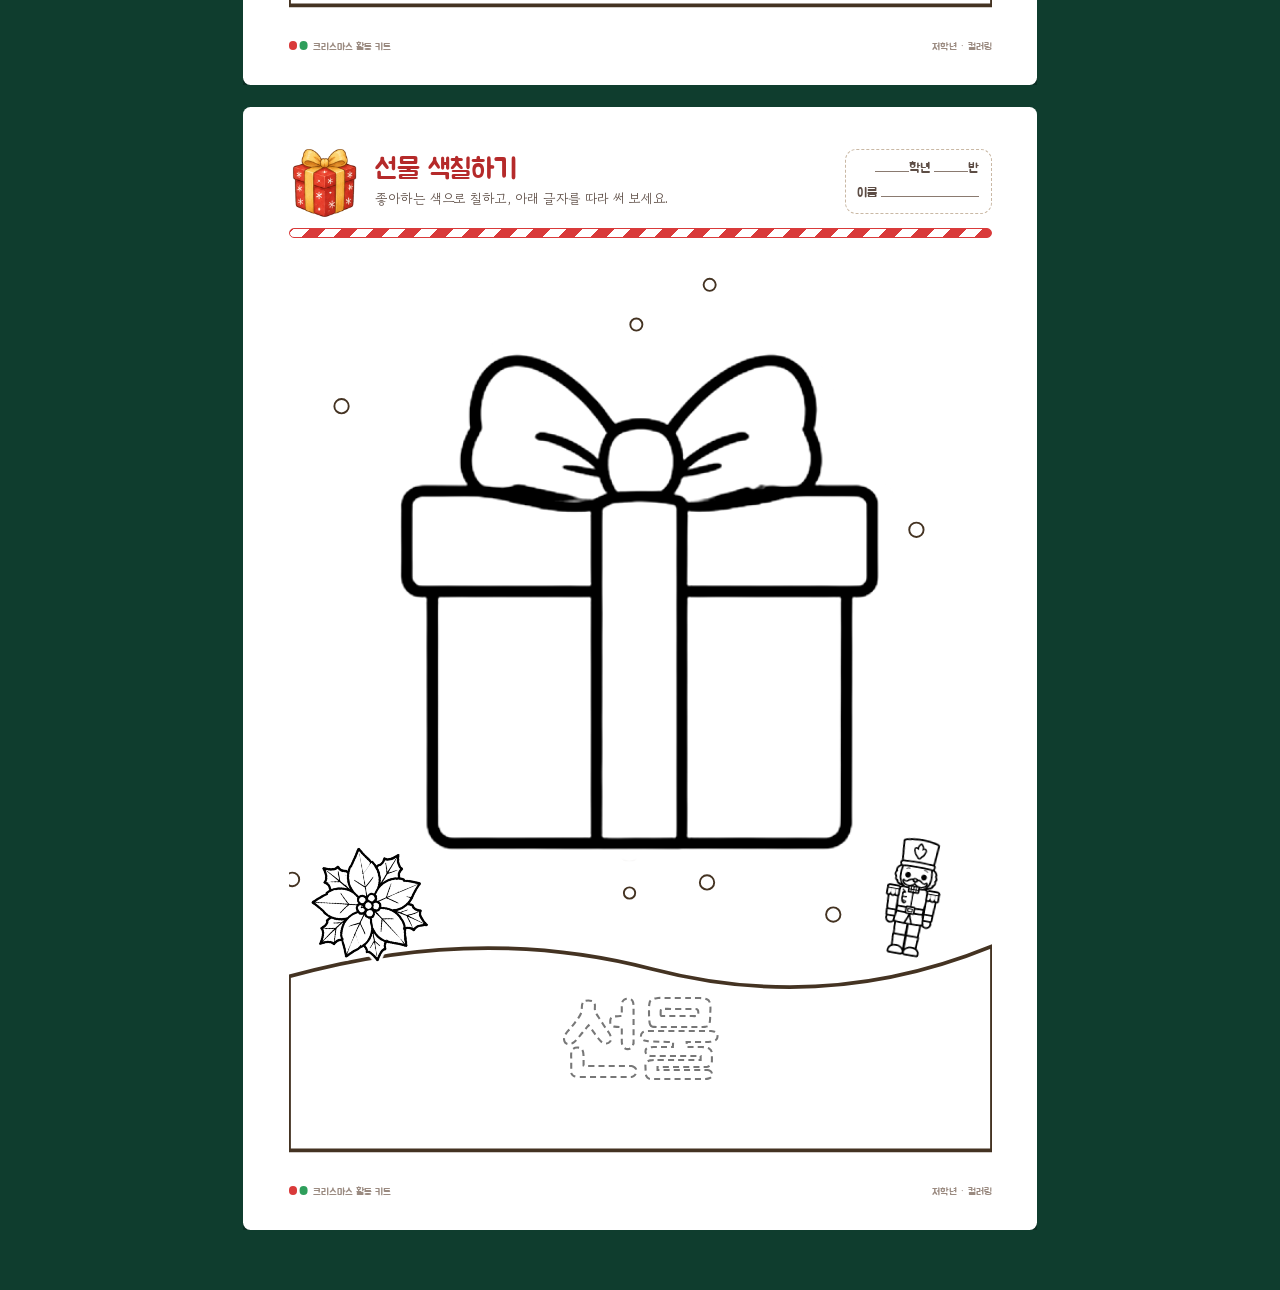
==== commit 319d40db: "활동지 대폭 개편: 학년 바꾸기, 새 도안, 다른 그림 찾기·컵타·입체 장식 재작성 - 활동지 화면에서 저·중·고학년 바로 바꾸기와 다른 활동지 목록 추가 - 새 그림 도안: 학년" ====
--- a/sheet.html
+++ b/sheet.html
@@ -11,6 +11,8 @@
 <div class="sbar wrap">
   <a class="btn sm" href="index.html">← 키트</a>
   <h1 id="st">활동지</h1>
+  <div class="seg" id="gseg" role="group" aria-label="학년군"><button data-g="low">저학년</button><button data-g="mid">중학년</button><button data-g="high">고학년</button></div>
+  <select id="other" aria-label="다른 활동지 고르기" class="btn sm" style="max-width:230px"></select>
   <button class="btn sm" id="b-new" hidden>새 문제로 바꾸기</button>
   <button class="btn sm" id="b-ans" hidden>정답 보기</button>
   <a class="btn sm gold" id="b-pdf" target="_blank" rel="noopener">PDF 열기</a>
@@ -20,6 +22,7 @@
 <main id="pages" class="wrap"></main>
 <script src="assets/art.js"></script>
 <script src="assets/core.js"></script>
+<script src="assets/diff-data.js"></script>
 <script src="assets/sheets-core.js"></script>
 <script src="assets/sheets-a.js"></script>
 <script src="assets/sheets-b.js"></script>
@@ -28,6 +31,30 @@
   const $=XK.$; let seed=1225, ans=false;
   function cur(){ const id=(location.hash||'').slice(1); return SHEETS.find(s=>s.id===id)||SHEETS[0]; }
   function fit(){ XK.$$('.pagebox').forEach(b=>{ const p=b.firstElementChild; p.style.transform=''; const k=Math.min(1,b.clientWidth/p.offsetWidth); p.style.transform=k<1?`scale(${k})`:''; b.style.height=(p.offsetHeight*k)+'px'; }); }
+  const SUF = /-(low|mid|high)$/;
+  const EXTRA = [{low:'cipher-mid',mid:'cipher-mid',high:'cipher-high'},{low:'letter-low',mid:'letter',high:'letter'}];
+  function family(s){
+    const m = {};
+    if(SUF.test(s.id)){ const b = s.id.replace(SUF,''); SHEETS.forEach(x=>{ if(SUF.test(x.id) && x.id.replace(SUF,'')===b) x.grades.forEach(g=>{ if(!m[g]) m[g]=x.id; }); }); m[s.id.match(SUF)[1]] = s.id; }
+    EXTRA.forEach(e=>{ if(Object.values(e).includes(s.id)) for(const g in e) if(!m[g]) m[g]=e[g]; });
+    s.grades.forEach(g=>{ m[g]=m[g]||s.id; });
+    return m;
+  }
+  let G = XK.store.get('grade','mid');
+  function gradeUI(s, keep){
+    const fam = family(s);
+    if(!keep){ if(SUF.test(s.id)) G = s.id.match(SUF)[1]; else if(!fam[G]) G = s.grades[0]; }
+    XK.$$('#gseg button').forEach(b=>{ const g=b.dataset.g; b.setAttribute('aria-pressed', g===G); b.style.opacity = fam[g] ? 1 : .45; b.title = fam[g] ? '' : '이 활동지는 이 학년용이 없어요'; });
+    const groups = {}; SHEETS.filter(x=>x.grades.includes(G)).forEach(x=>{ (groups[x.cat]=groups[x.cat]||[]).push(x); });
+    $('#other').innerHTML = `<option value="">${XK.GRADES[G]} 다른 활동지…</option>` + Object.keys(SH.CAT).filter(c=>groups[c]).map(c=>`<optgroup label="${SH.CAT[c]}">${groups[c].map(x=>`<option value="${x.id}" ${x.id===s.id?'selected':''}>${x.title}</option>`).join('')}</optgroup>`).join('');
+  }
+  XK.$$('#gseg button').forEach(b=>b.onclick=()=>{
+    const s = cur(), fam = family(s), g = b.dataset.g; G = g; XK.store.set('grade', g);
+    if(fam[g] && fam[g]!==s.id){ location.hash = fam[g]; return; }
+    gradeUI(s, true);
+    if(!fam[g]){ $('#info').textContent = `「${s.title}」은(는) ${SH.gname(s.grades)}용이에요. 오른쪽 목록에서 ${XK.GRADES[g]} 활동지를 골라 보세요.`; $('#other').focus(); }
+  });
+  $('#other').onchange = (e)=>{ if(e.target.value) location.hash = e.target.value; };
   function render(){
     const s=cur(); document.title=s.title+' · 크리스마스 활동지'; $('#st').textContent=s.title;
     const pages=s.gen({r:XK.rng(seed), seed, ans});
@@ -35,6 +62,7 @@
     $('#b-pdf').href='print/'+encodeURIComponent(SH.pdfName(s, ans && s.answers));
     $('#b-new').hidden=!s.random; $('#b-ans').hidden=!s.answers; $('#b-ans').textContent=ans?'정답 숨기기':'정답 보기';
     $('#info').textContent=`${pages.length}쪽 · A4 · ${SH.gname(s.grades)}${s.paper?' · 추천 용지: '+s.paper:''} · 인쇄 버튼이 안 되면 「PDF 열기」로 인쇄하세요. (PDF는 기본 문제와 정답지가 들어 있어요)`;
+    gradeUI(s);
     fit();
   }
   $('#b-new').onclick=()=>{ seed=Math.floor(Math.random()*1e9); render(); };
--- a/assets/theme.css
+++ b/assets/theme.css
@@ -83,3 +83,5 @@
 @keyframes pop{0%{transform:scale(.6);opacity:0}70%{transform:scale(1.08)}100%{transform:scale(1);opacity:1}}
 @keyframes wiggle{0%,100%{transform:rotate(-4deg)}50%{transform:rotate(4deg)}}
 .pop{animation:pop .35s ease-out}
+@media (max-width:640px){.topbar h1{flex-basis:100%;order:-1}}
+[hidden]{display:none!important}
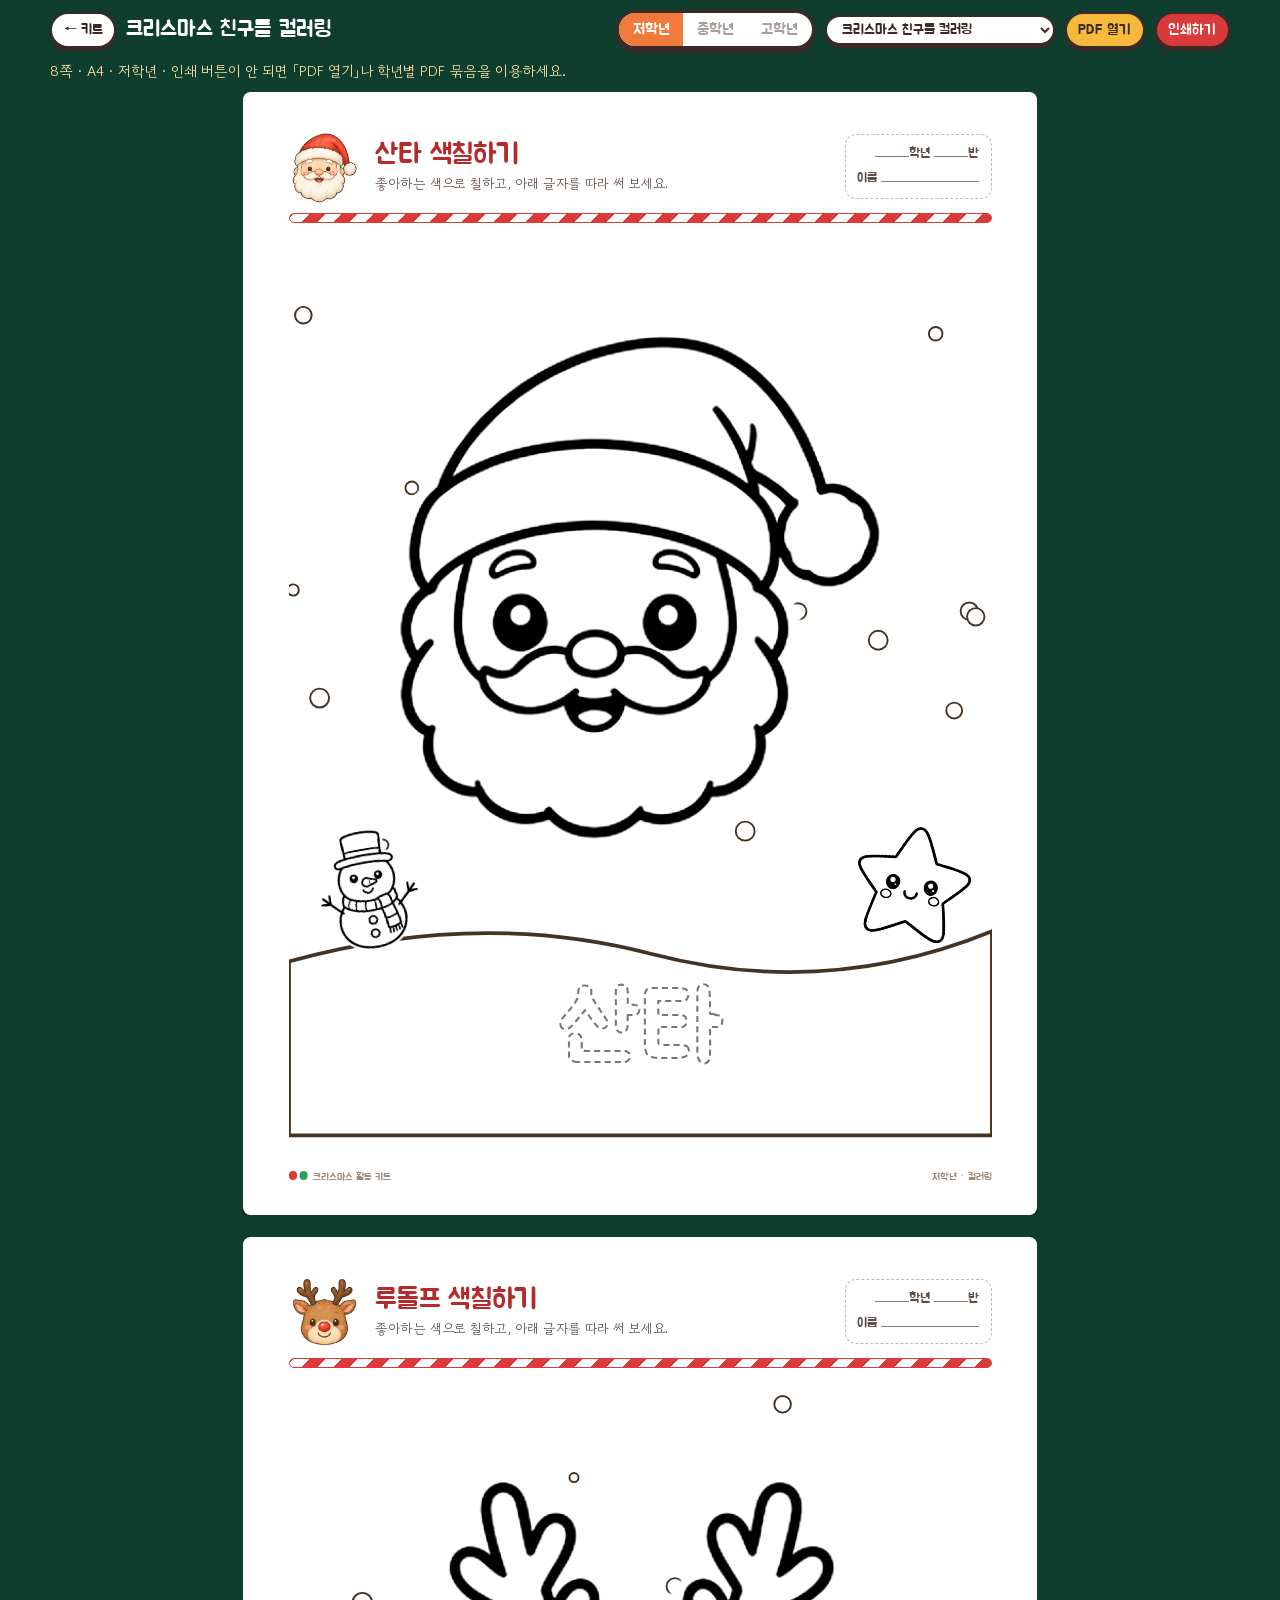
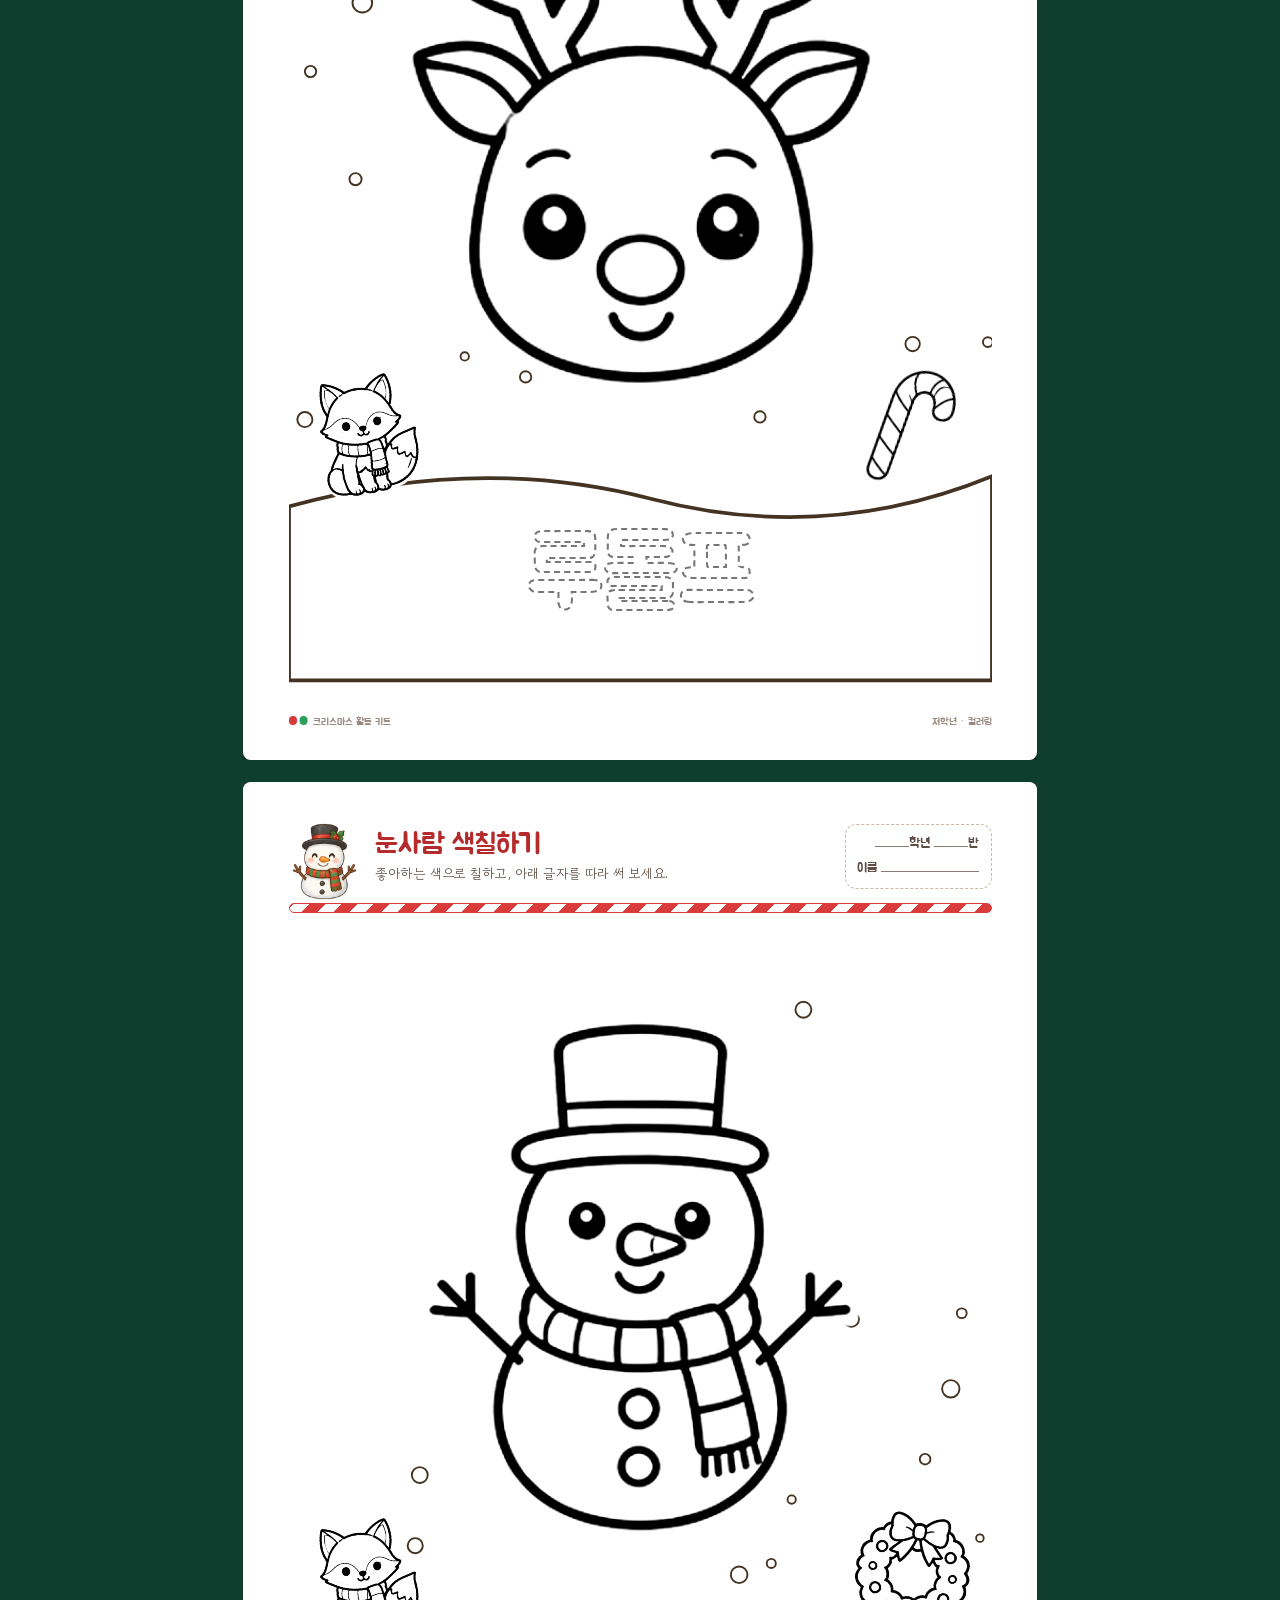
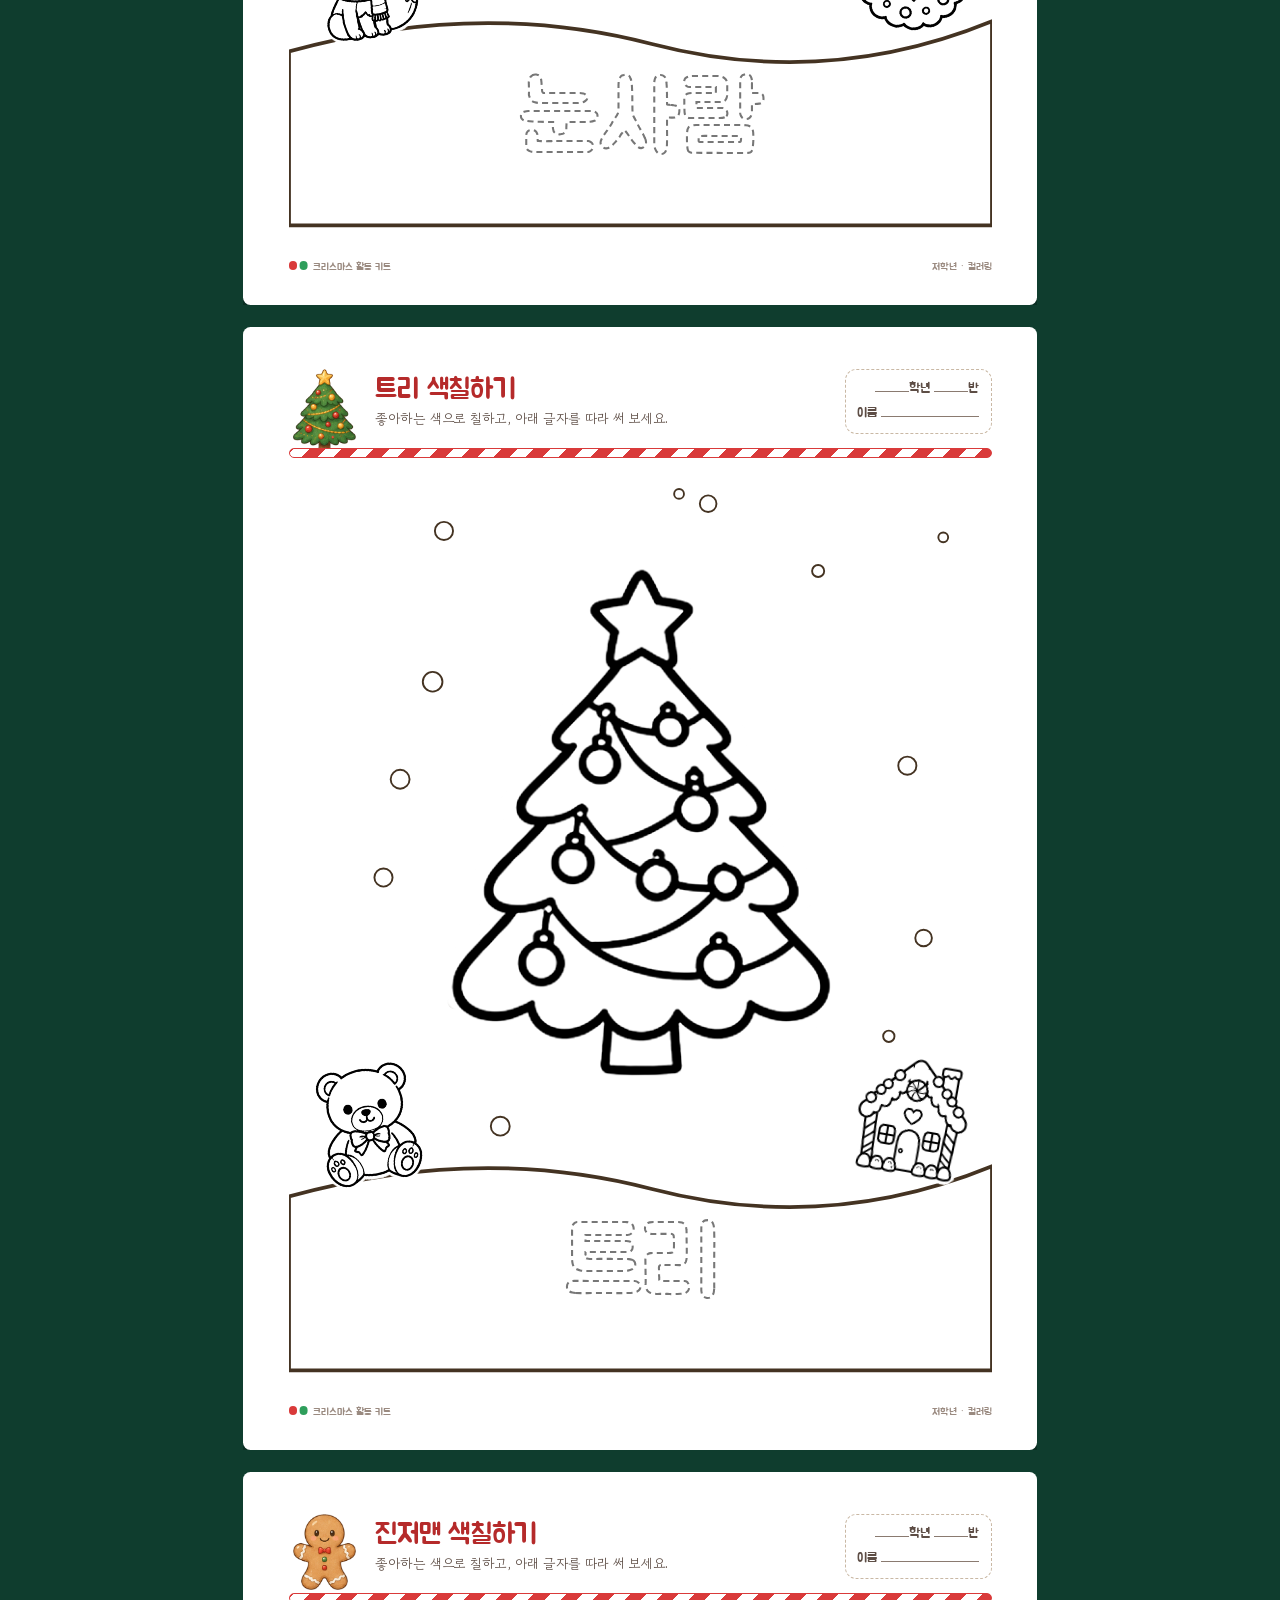
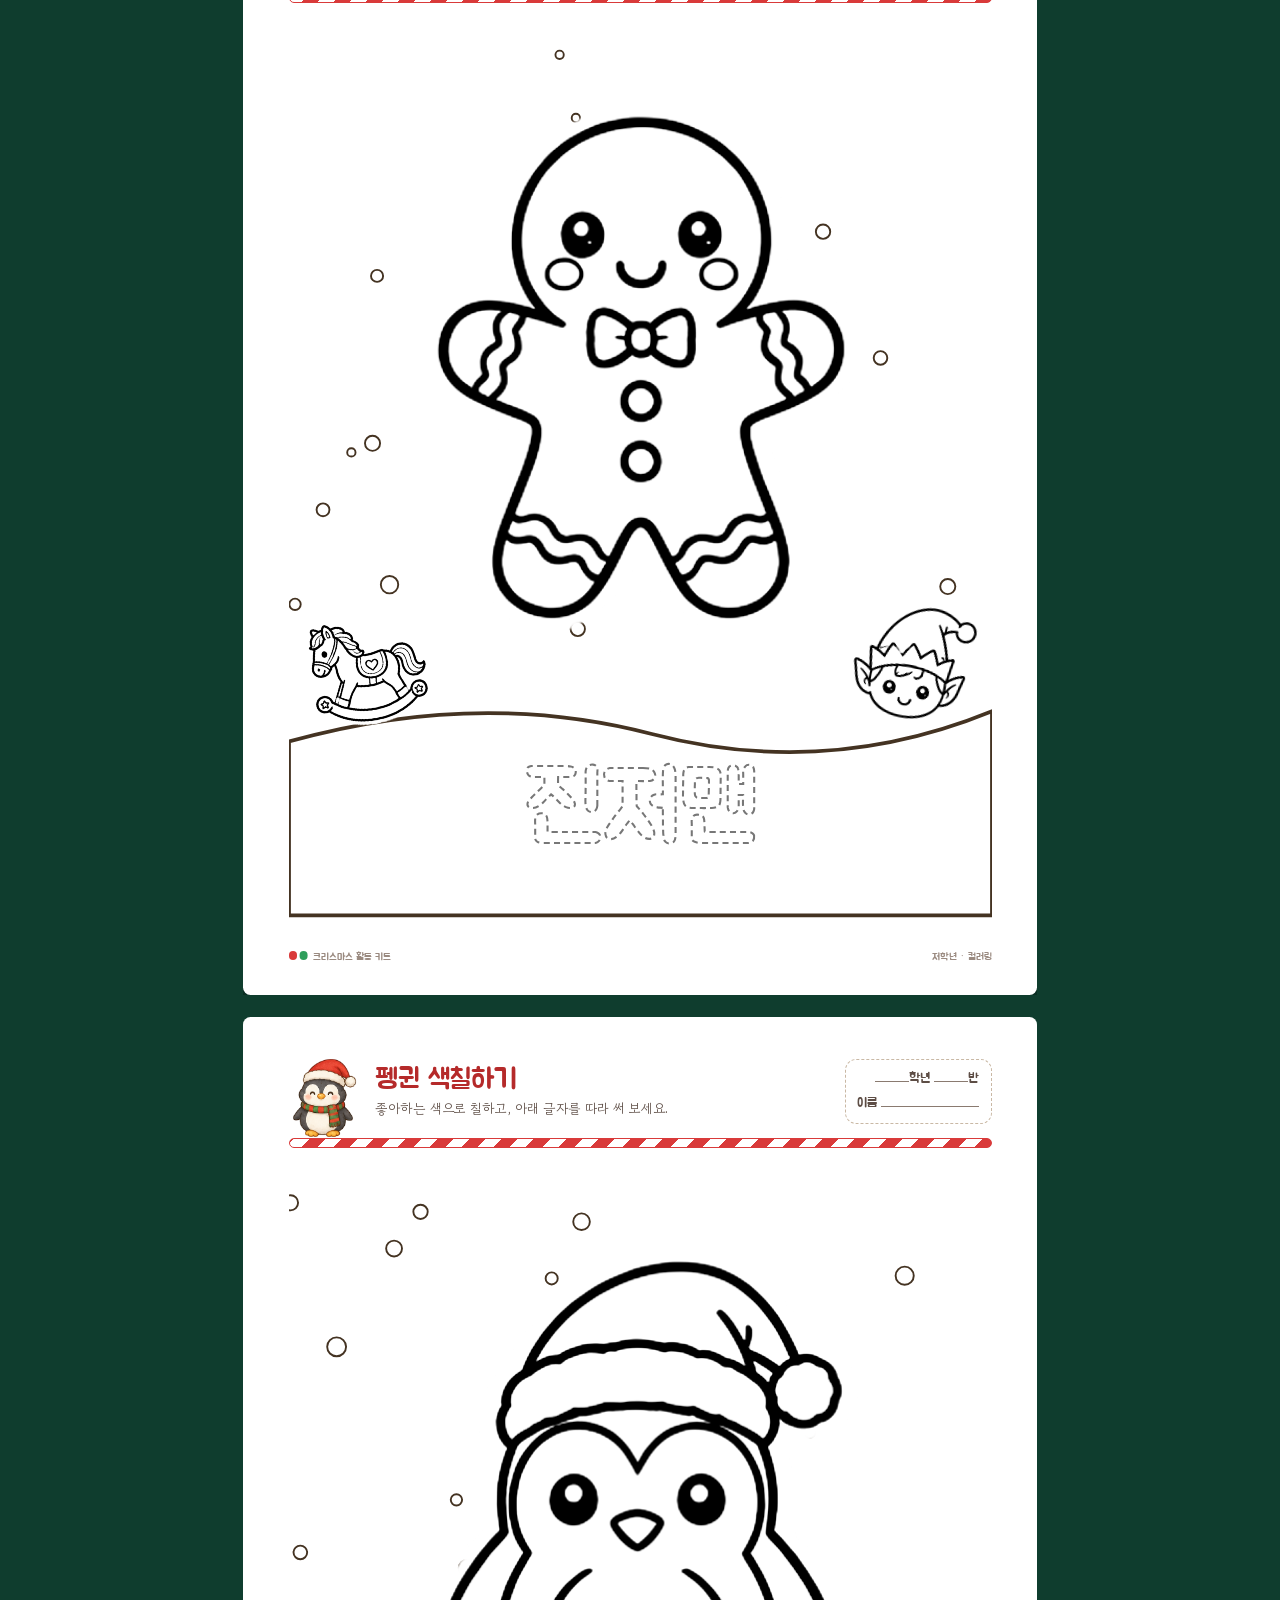
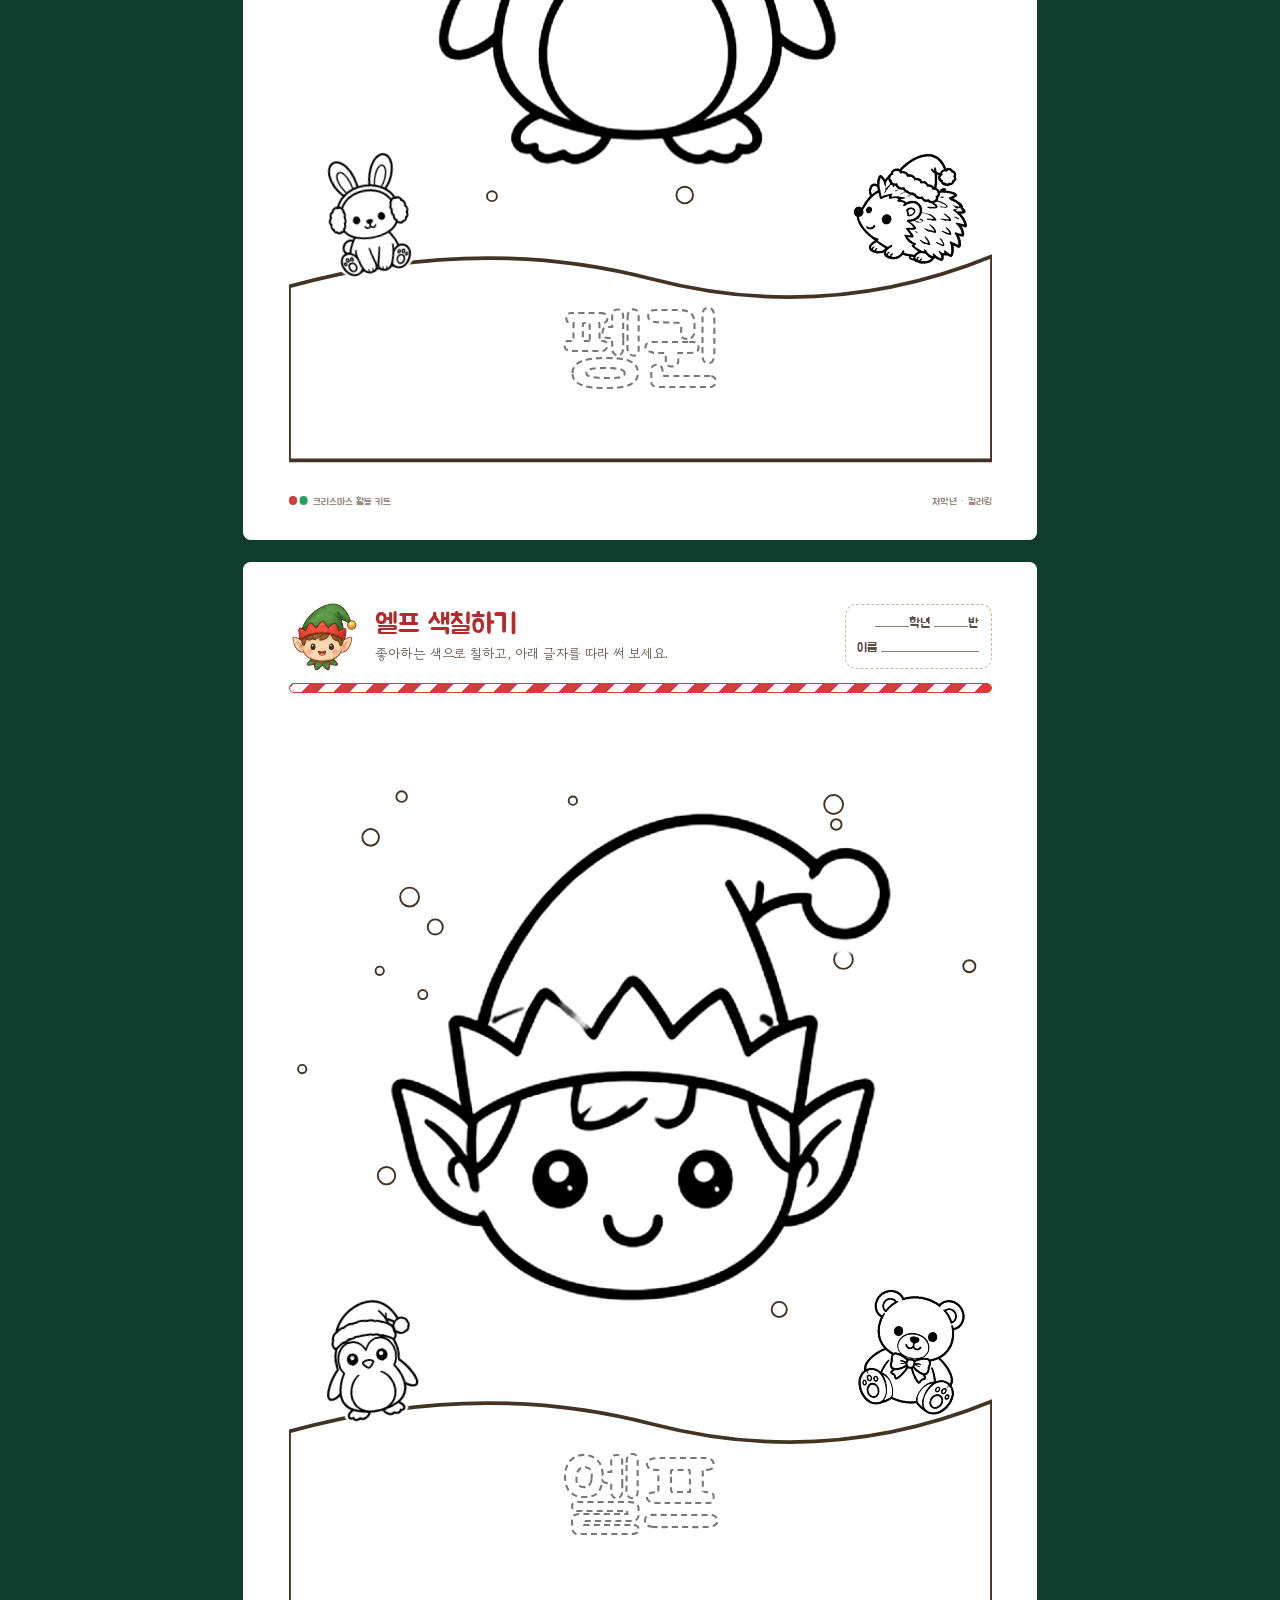
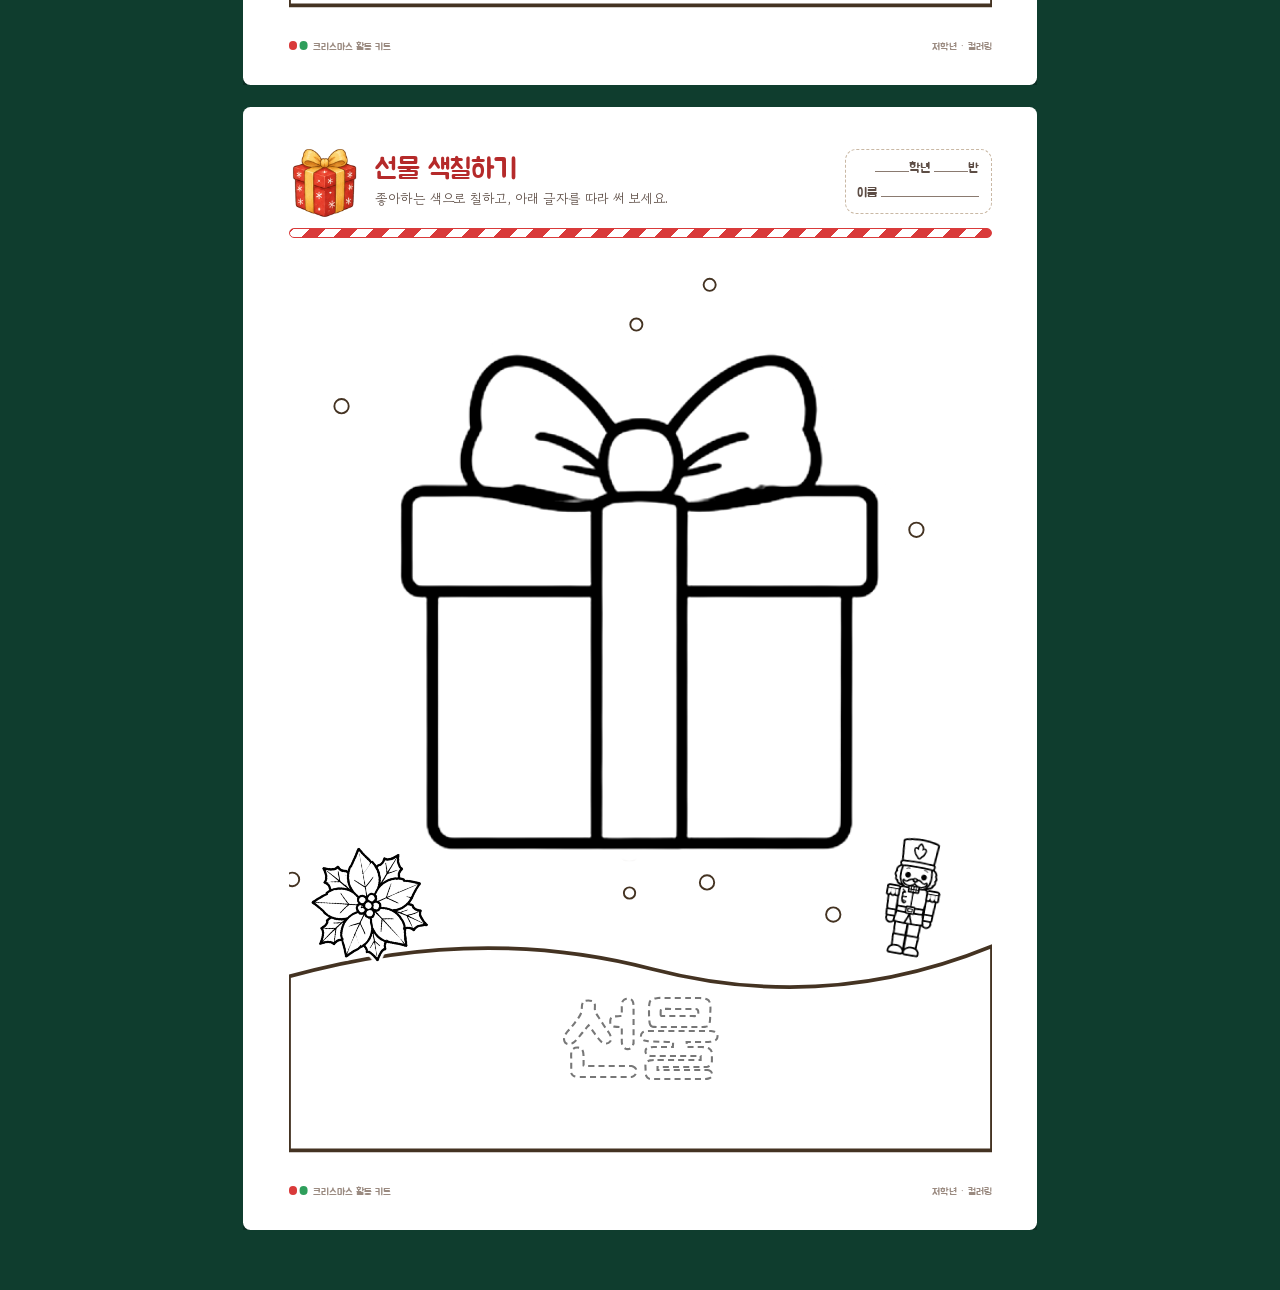
==== commit c8ea0885: "활동지를 첫 화면 안에서 열기, 캐럴 가사 우리말 뜻 추가 - claude.ai 화면에서 다른 페이지로 넘어가지 않도록 활동지 보기를 index 안으로 옮김   (assets/vi" ====
--- a/sheet.html
+++ b/sheet.html
@@ -8,69 +8,21 @@
 <link rel="stylesheet" href="assets/sheet.css">
 </head>
 <body class="sheets">
-<div class="sbar wrap">
-  <a class="btn sm" href="index.html">← 키트</a>
-  <h1 id="st">활동지</h1>
-  <div class="seg" id="gseg" role="group" aria-label="학년군"><button data-g="low">저학년</button><button data-g="mid">중학년</button><button data-g="high">고학년</button></div>
-  <select id="other" aria-label="다른 활동지 고르기" class="btn sm" style="max-width:230px"></select>
-  <button class="btn sm" id="b-new" hidden>새 문제로 바꾸기</button>
-  <button class="btn sm" id="b-ans" hidden>정답 보기</button>
-  <a class="btn sm gold" id="b-pdf" target="_blank" rel="noopener">PDF 열기</a>
-  <button class="btn sm red" id="b-print">인쇄하기</button>
-  <div class="info" id="info"></div>
-</div>
-<main id="pages" class="wrap"></main>
+<div id="viewer"></div>
 <script src="assets/art.js"></script>
 <script src="assets/core.js"></script>
 <script src="assets/diff-data.js"></script>
 <script src="assets/sheets-core.js"></script>
 <script src="assets/sheets-a.js"></script>
 <script src="assets/sheets-b.js"></script>
+<script src="assets/viewer.js"></script>
 <script>
 (function(){
-  const $=XK.$; let seed=1225, ans=false;
-  function cur(){ const id=(location.hash||'').slice(1); return SHEETS.find(s=>s.id===id)||SHEETS[0]; }
-  function fit(){ XK.$$('.pagebox').forEach(b=>{ const p=b.firstElementChild; p.style.transform=''; const k=Math.min(1,b.clientWidth/p.offsetWidth); p.style.transform=k<1?`scale(${k})`:''; b.style.height=(p.offsetHeight*k)+'px'; }); }
-  const SUF = /-(low|mid|high)$/;
-  const EXTRA = [{low:'cipher-mid',mid:'cipher-mid',high:'cipher-high'},{low:'letter-low',mid:'letter',high:'letter'}];
-  function family(s){
-    const m = {};
-    if(SUF.test(s.id)){ const b = s.id.replace(SUF,''); SHEETS.forEach(x=>{ if(SUF.test(x.id) && x.id.replace(SUF,'')===b) x.grades.forEach(g=>{ if(!m[g]) m[g]=x.id; }); }); m[s.id.match(SUF)[1]] = s.id; }
-    EXTRA.forEach(e=>{ if(Object.values(e).includes(s.id)) for(const g in e) if(!m[g]) m[g]=e[g]; });
-    s.grades.forEach(g=>{ m[g]=m[g]||s.id; });
-    return m;
-  }
-  let G = XK.store.get('grade','mid');
-  function gradeUI(s, keep){
-    const fam = family(s);
-    if(!keep){ if(SUF.test(s.id)) G = s.id.match(SUF)[1]; else if(!fam[G]) G = s.grades[0]; }
-    XK.$$('#gseg button').forEach(b=>{ const g=b.dataset.g; b.setAttribute('aria-pressed', g===G); b.style.opacity = fam[g] ? 1 : .45; b.title = fam[g] ? '' : '이 활동지는 이 학년용이 없어요'; });
-    const groups = {}; SHEETS.filter(x=>x.grades.includes(G)).forEach(x=>{ (groups[x.cat]=groups[x.cat]||[]).push(x); });
-    $('#other').innerHTML = `<option value="">${XK.GRADES[G]} 다른 활동지…</option>` + Object.keys(SH.CAT).filter(c=>groups[c]).map(c=>`<optgroup label="${SH.CAT[c]}">${groups[c].map(x=>`<option value="${x.id}" ${x.id===s.id?'selected':''}>${x.title}</option>`).join('')}</optgroup>`).join('');
-  }
-  XK.$$('#gseg button').forEach(b=>b.onclick=()=>{
-    const s = cur(), fam = family(s), g = b.dataset.g; G = g; XK.store.set('grade', g);
-    if(fam[g] && fam[g]!==s.id){ location.hash = fam[g]; return; }
-    gradeUI(s, true);
-    if(!fam[g]){ $('#info').textContent = `「${s.title}」은(는) ${SH.gname(s.grades)}용이에요. 오른쪽 목록에서 ${XK.GRADES[g]} 활동지를 골라 보세요.`; $('#other').focus(); }
-  });
-  $('#other').onchange = (e)=>{ if(e.target.value) location.hash = e.target.value; };
-  function render(){
-    const s=cur(); document.title=s.title+' · 크리스마스 활동지'; $('#st').textContent=s.title;
-    const pages=s.gen({r:XK.rng(seed), seed, ans});
-    $('#pages').innerHTML=pages.map(p=>`<div class="pagebox ${/class="page land/.test(p)?'land':''}">${p}</div>`).join('');
-    $('#b-pdf').href='print/'+encodeURIComponent(SH.pdfName(s, ans && s.answers));
-    $('#b-new').hidden=!s.random; $('#b-ans').hidden=!s.answers; $('#b-ans').textContent=ans?'정답 숨기기':'정답 보기';
-    $('#info').textContent=`${pages.length}쪽 · A4 · ${SH.gname(s.grades)}${s.paper?' · 추천 용지: '+s.paper:''} · 인쇄 버튼이 안 되면 「PDF 열기」로 인쇄하세요. (PDF는 기본 문제와 정답지가 들어 있어요)`;
-    gradeUI(s);
-    fit();
-  }
-  $('#b-new').onclick=()=>{ seed=Math.floor(Math.random()*1e9); render(); };
-  $('#b-ans').onclick=()=>{ ans=!ans; render(); };
-  $('#b-print').onclick=()=>{ window.print(); };
-  addEventListener('hashchange',()=>{ans=false;render();scrollTo(0,0);}); addEventListener('resize',fit);
-  window.__render=(sd,a)=>{seed=sd;ans=!!a;render();};
-  render(); if(document.fonts&&document.fonts.ready) document.fonts.ready.then(fit);
+  const V = XViewer.mount(document.getElementById('viewer'));
+  const go = ()=>{ const id = location.hash.slice(1); V.open(XViewer.find(id) ? id : SHEETS[0].id); scrollTo(0,0); };
+  addEventListener('hashchange', go);
+  window.__render = (sd, a)=>V.rerender(sd, a);
+  go();
 })();
 </script>
 </body>
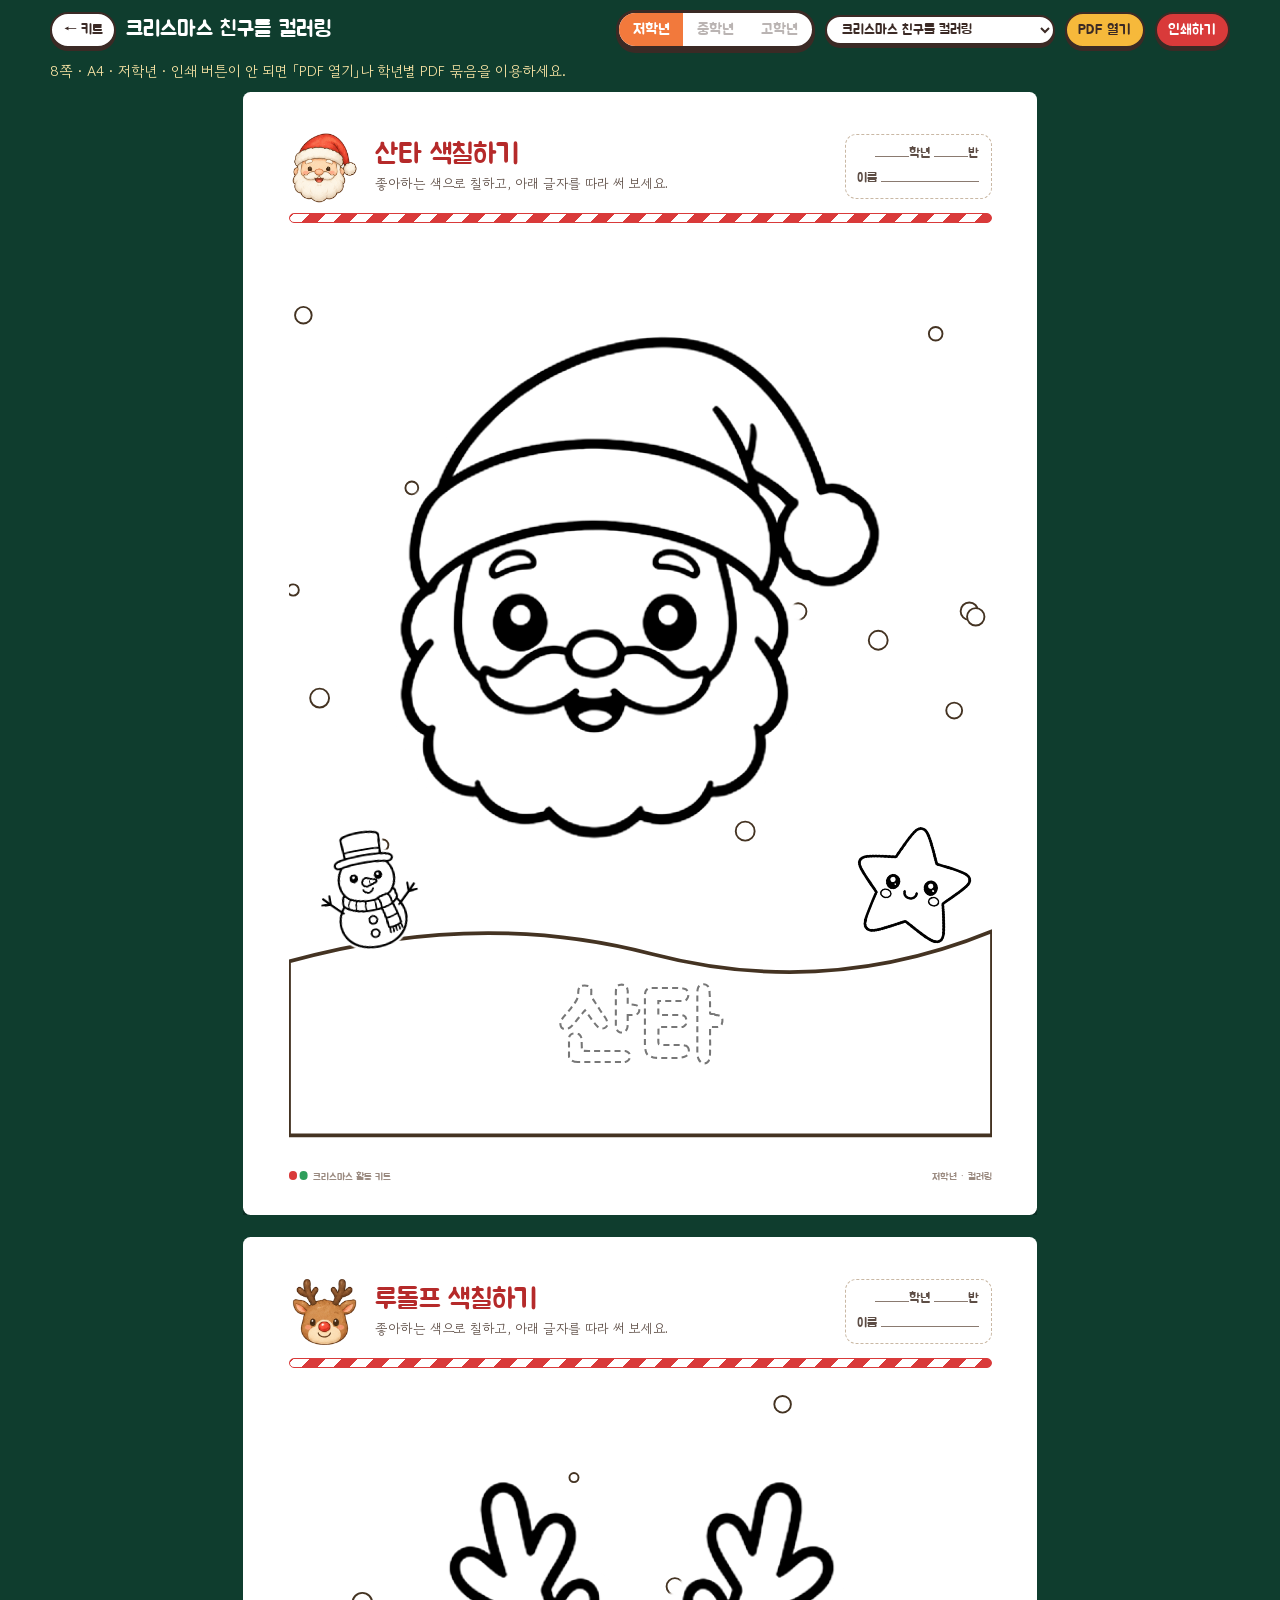
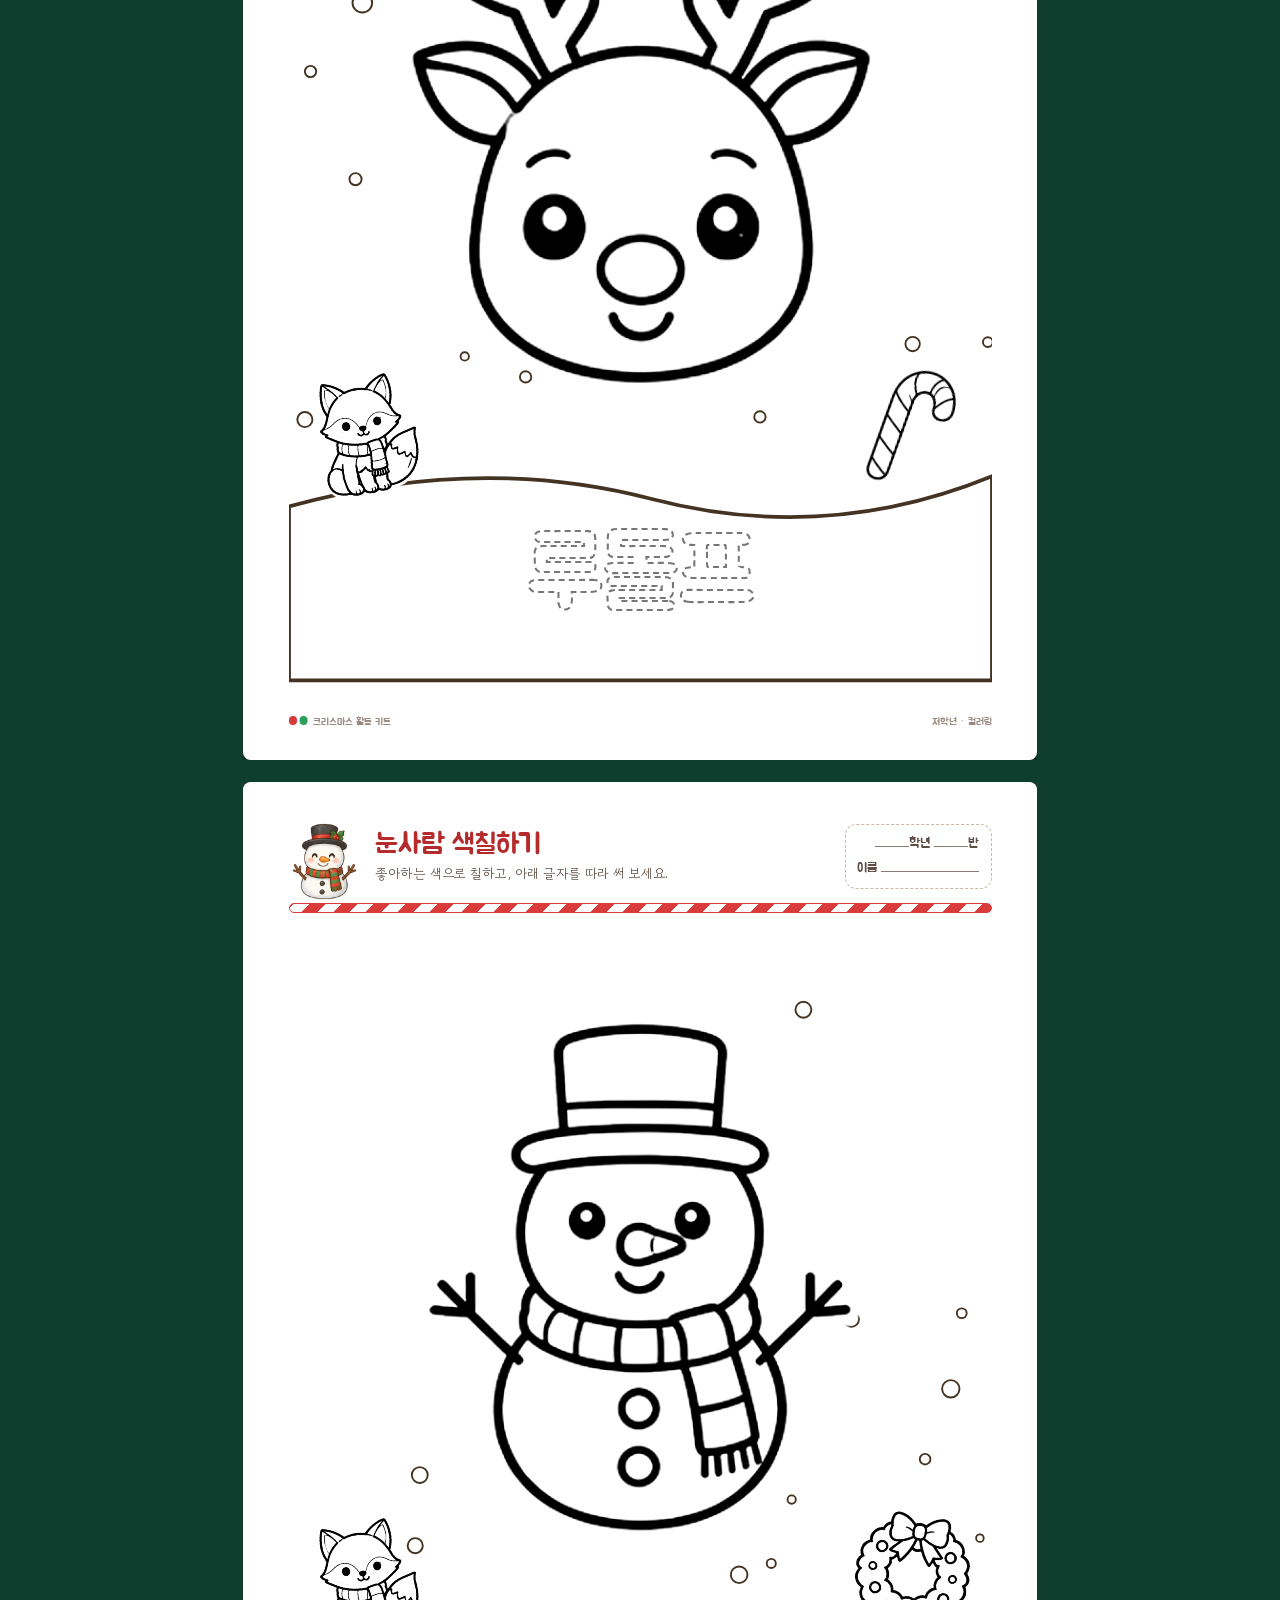
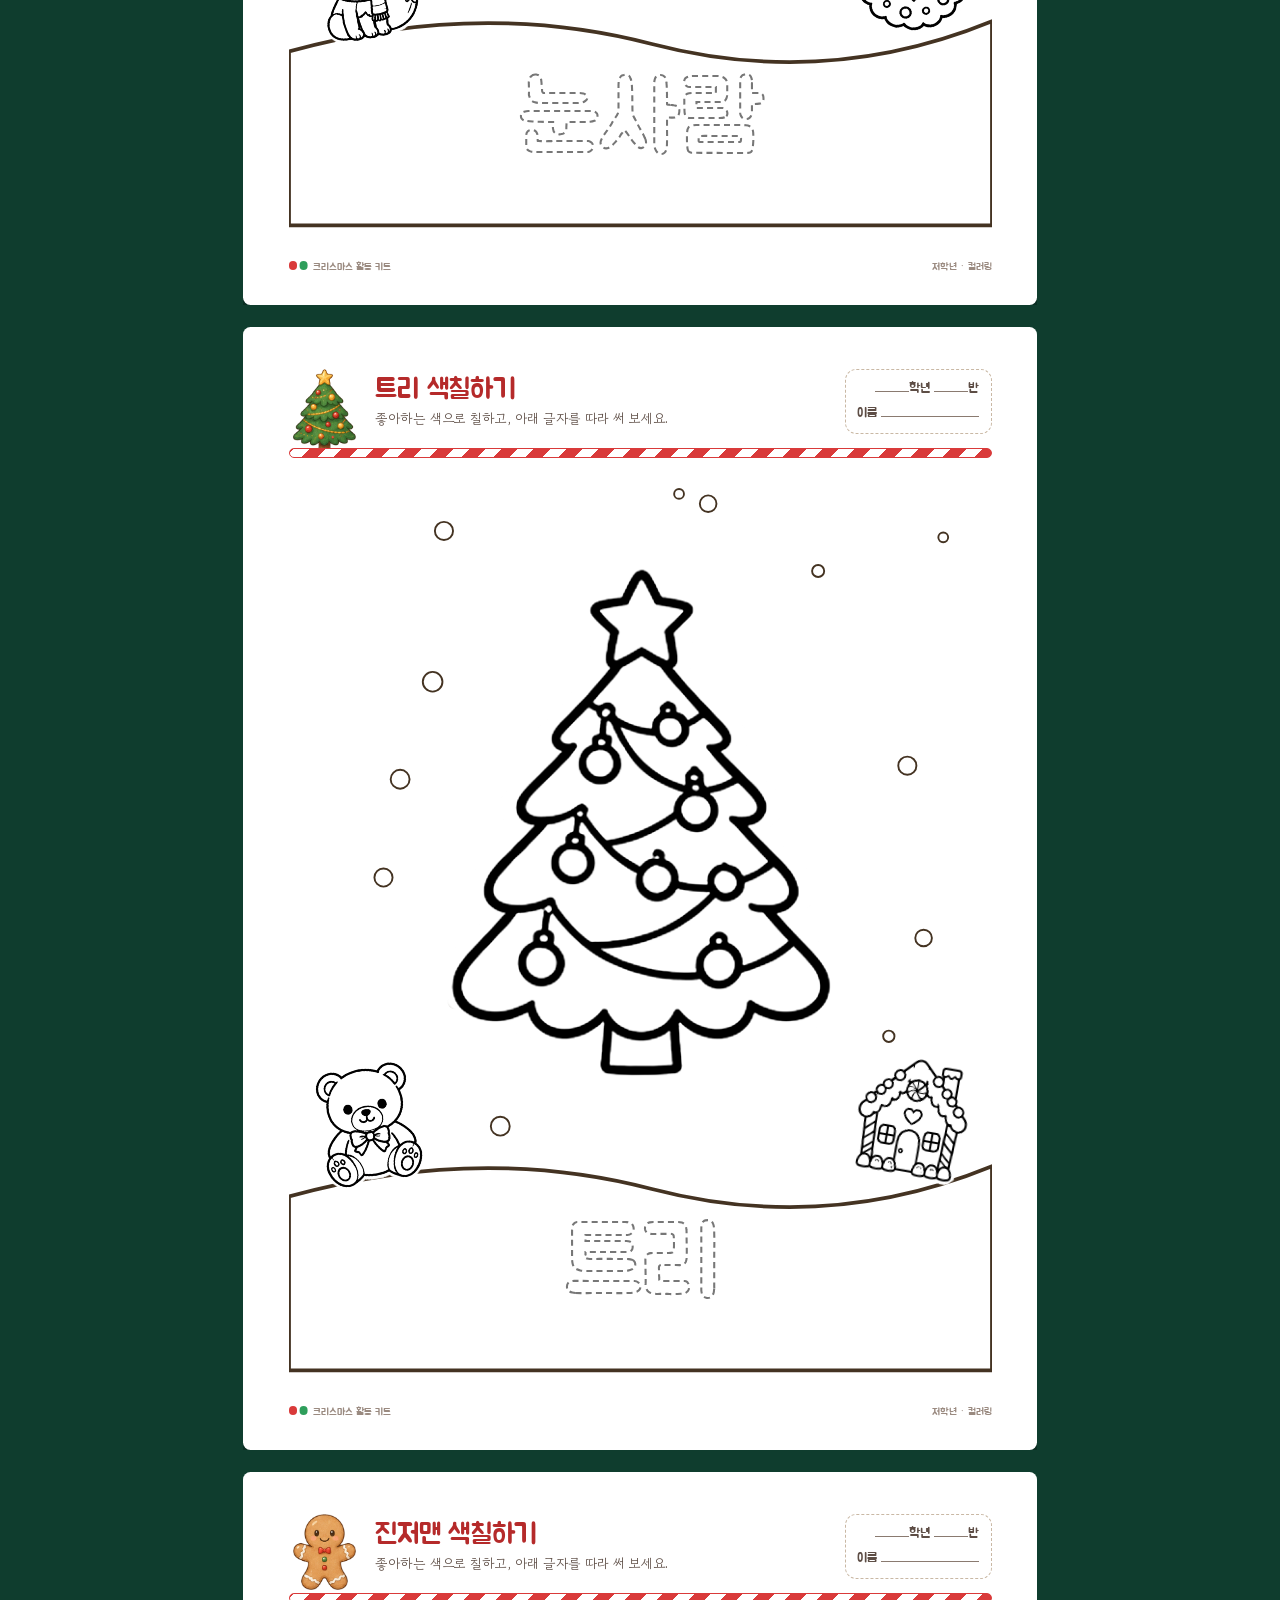
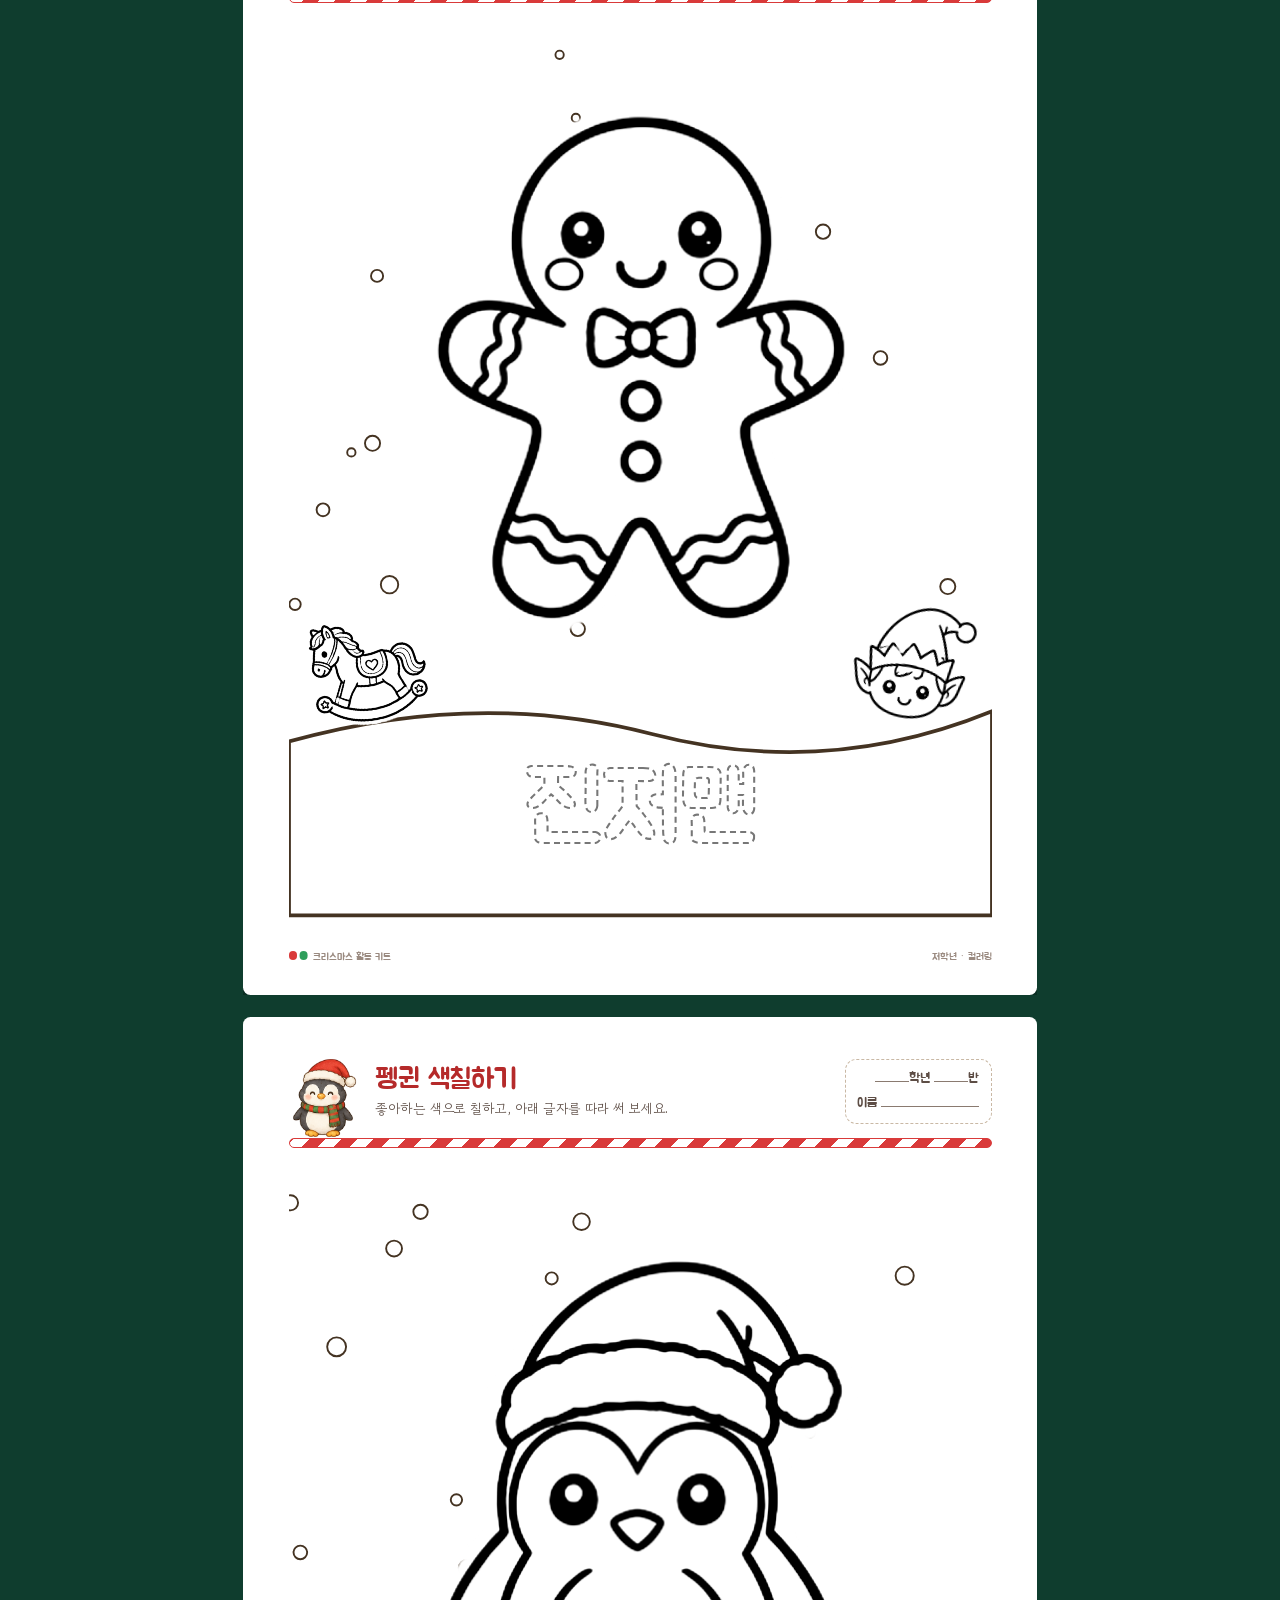
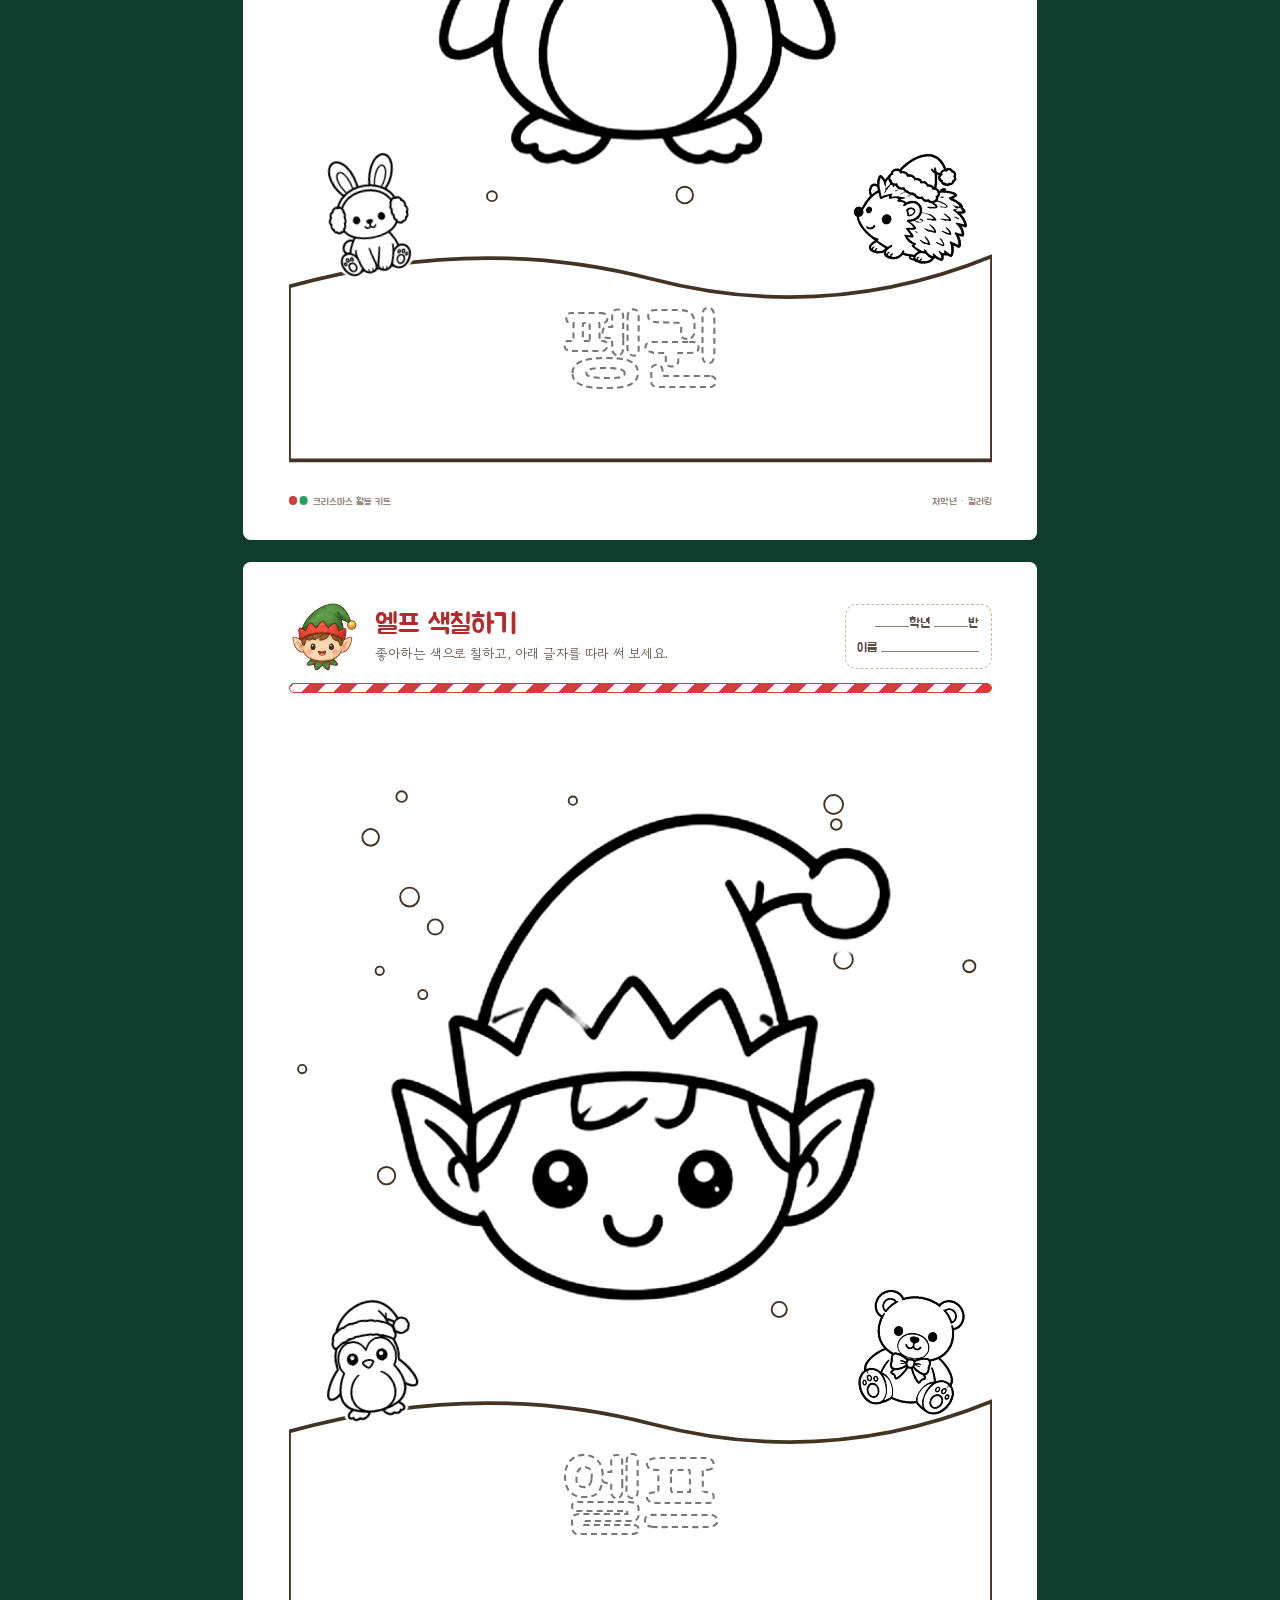
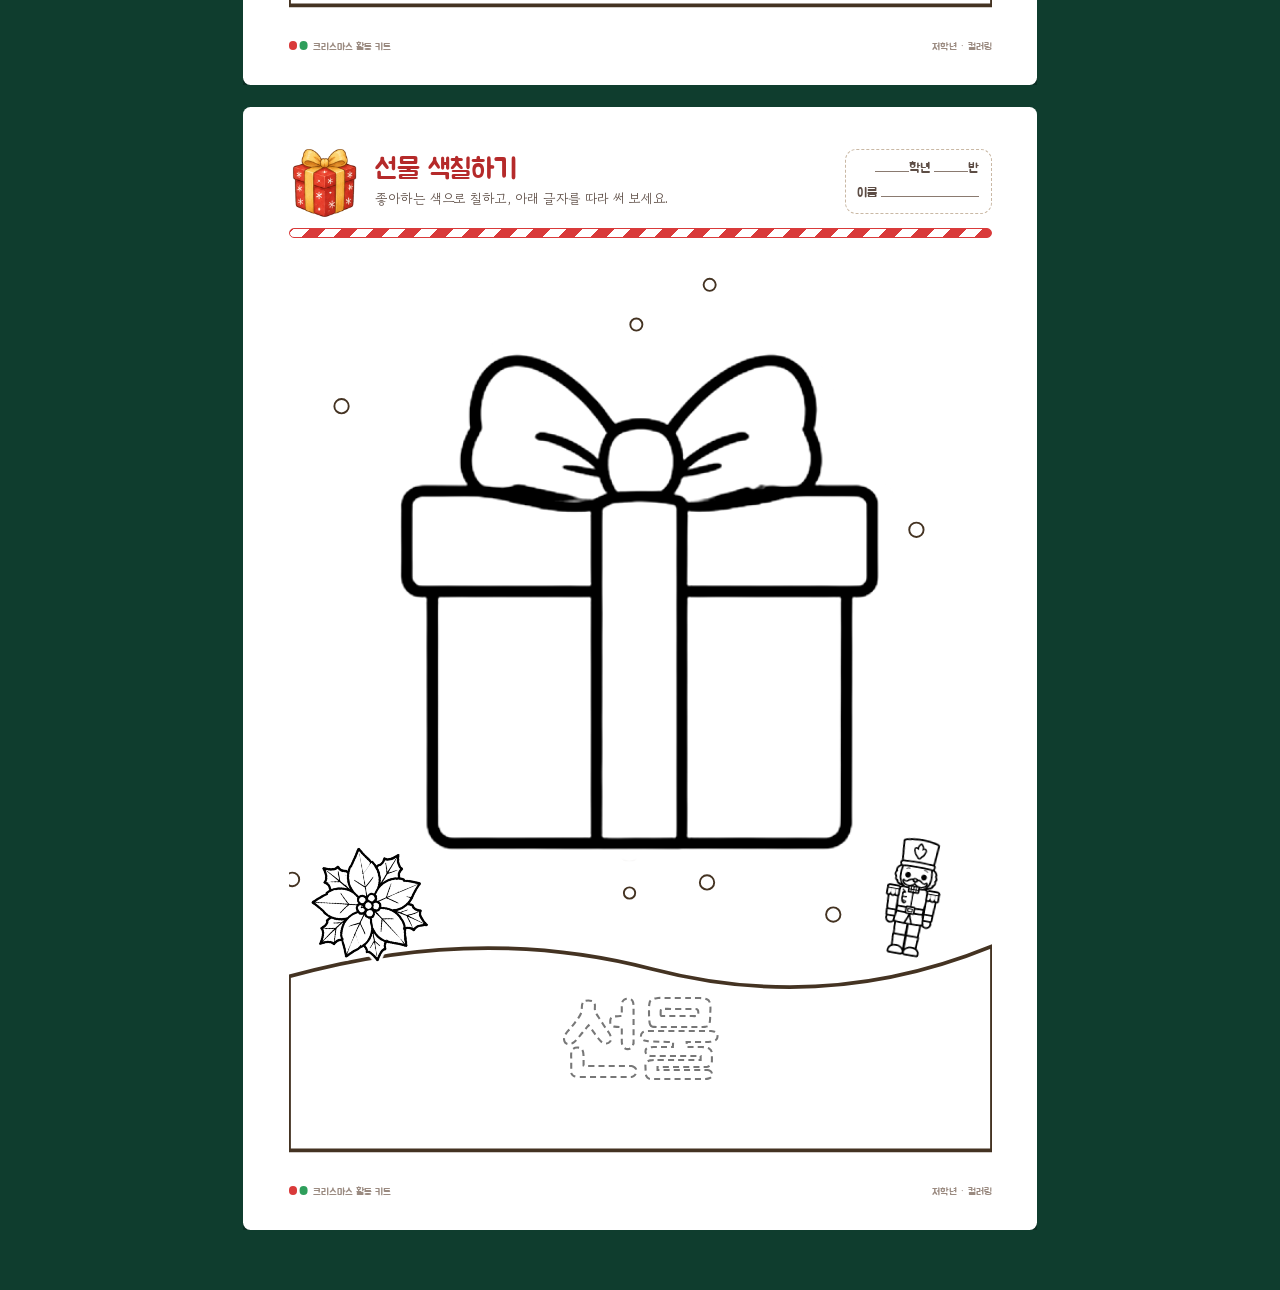
==== commit 0be6f719: "점 잇기·숨은그림찾기 새로 만들기, 퍼즐 문제 늘리기, 종이접기 그림 개선 - 점 잇기: 캐릭터 그림 테두리를 따라 점을 찍고 안쪽 그림을 남긴 방식으로 교체 - 숨은그림찾기: 장" ====
--- a/sheet.html
+++ b/sheet.html
@@ -12,6 +12,7 @@
 <script src="assets/art.js"></script>
 <script src="assets/core.js"></script>
 <script src="assets/diff-data.js"></script>
+<script src="assets/dots-hidden-data.js"></script>
 <script src="assets/sheets-core.js"></script>
 <script src="assets/sheets-a.js"></script>
 <script src="assets/sheets-b.js"></script>
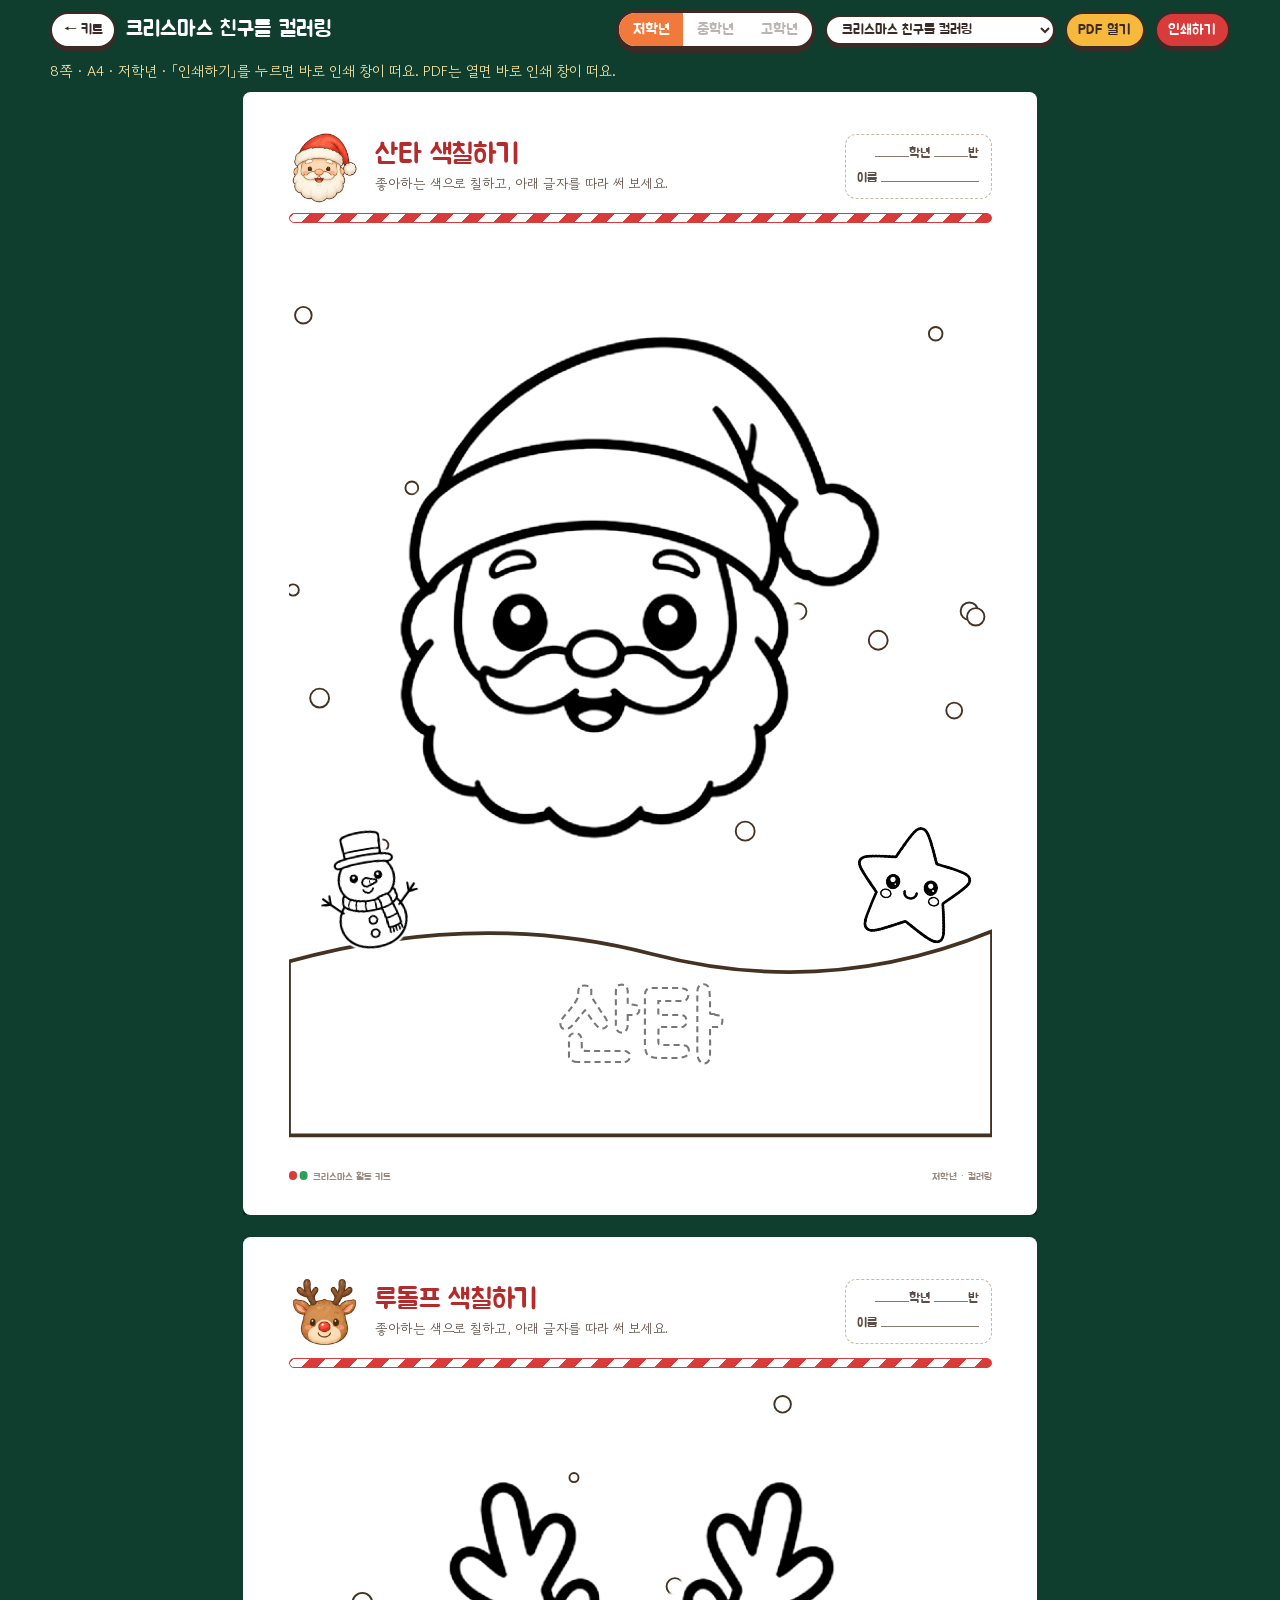
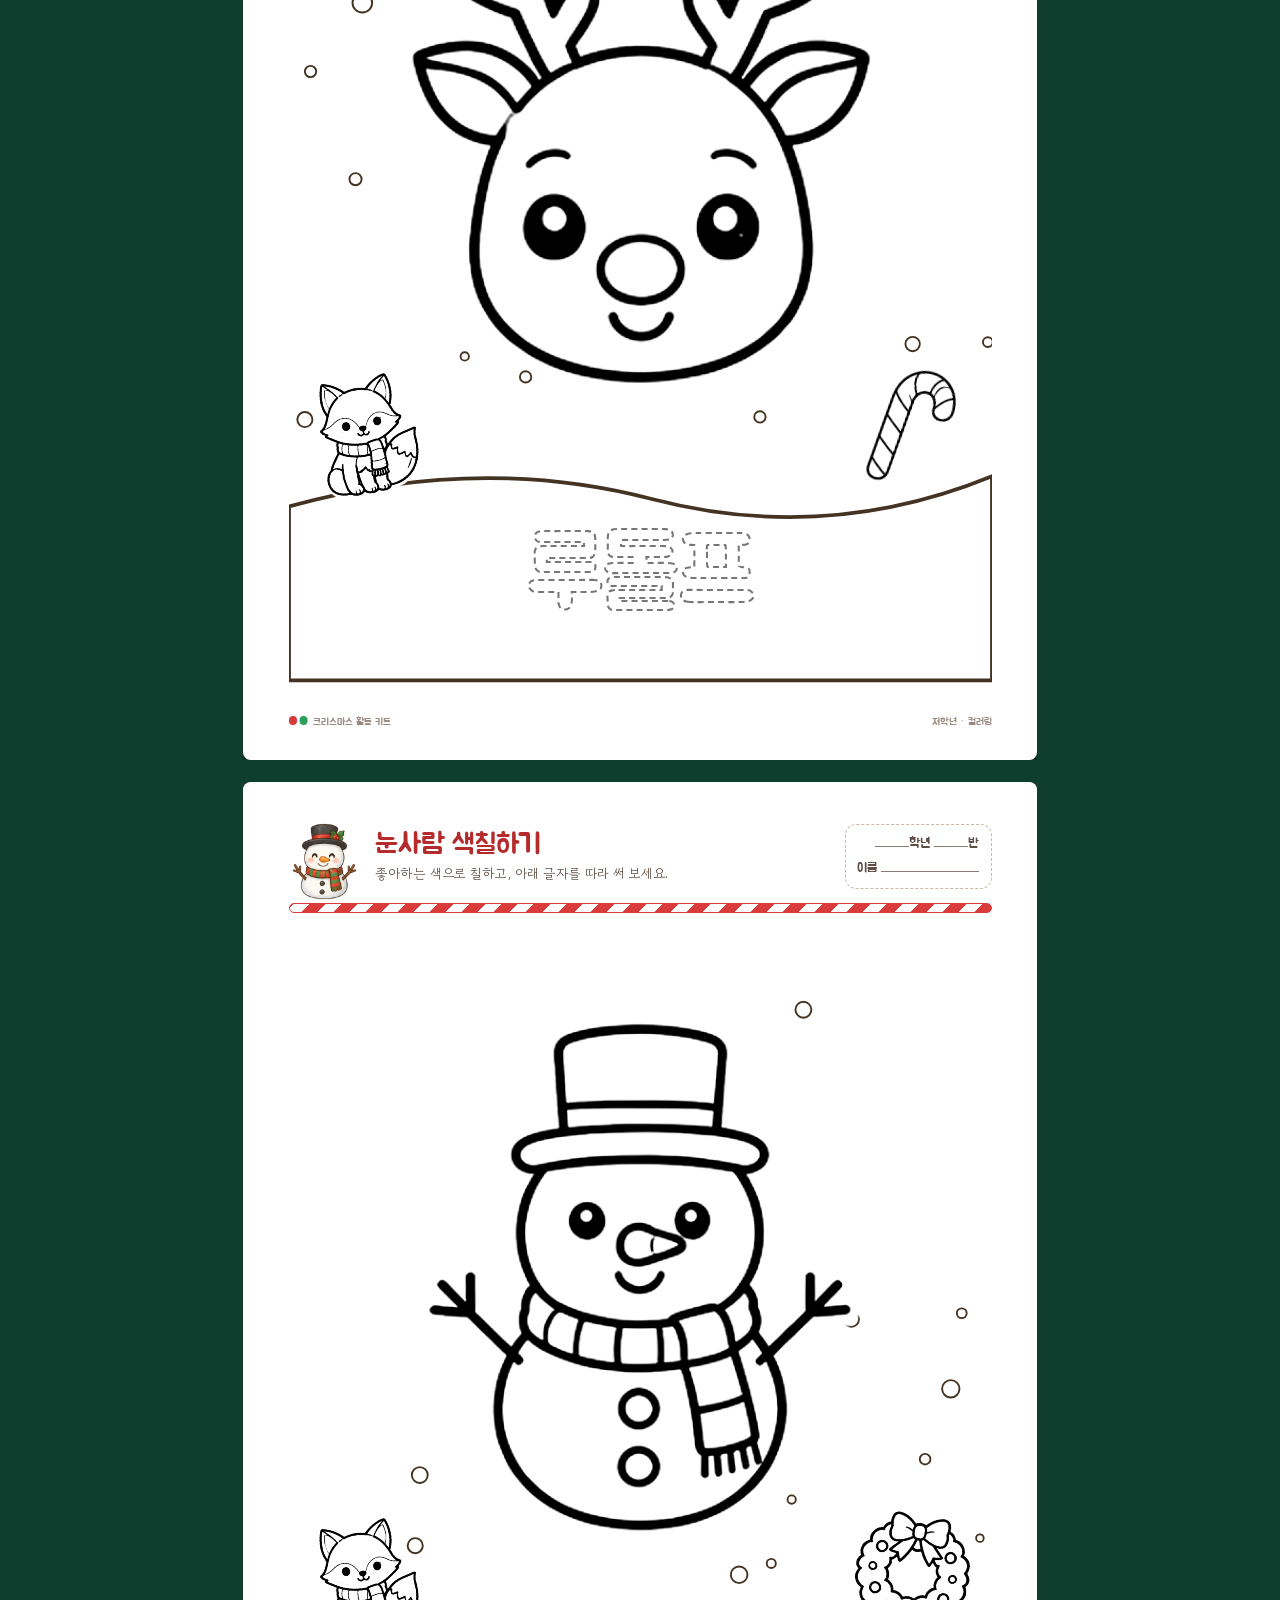
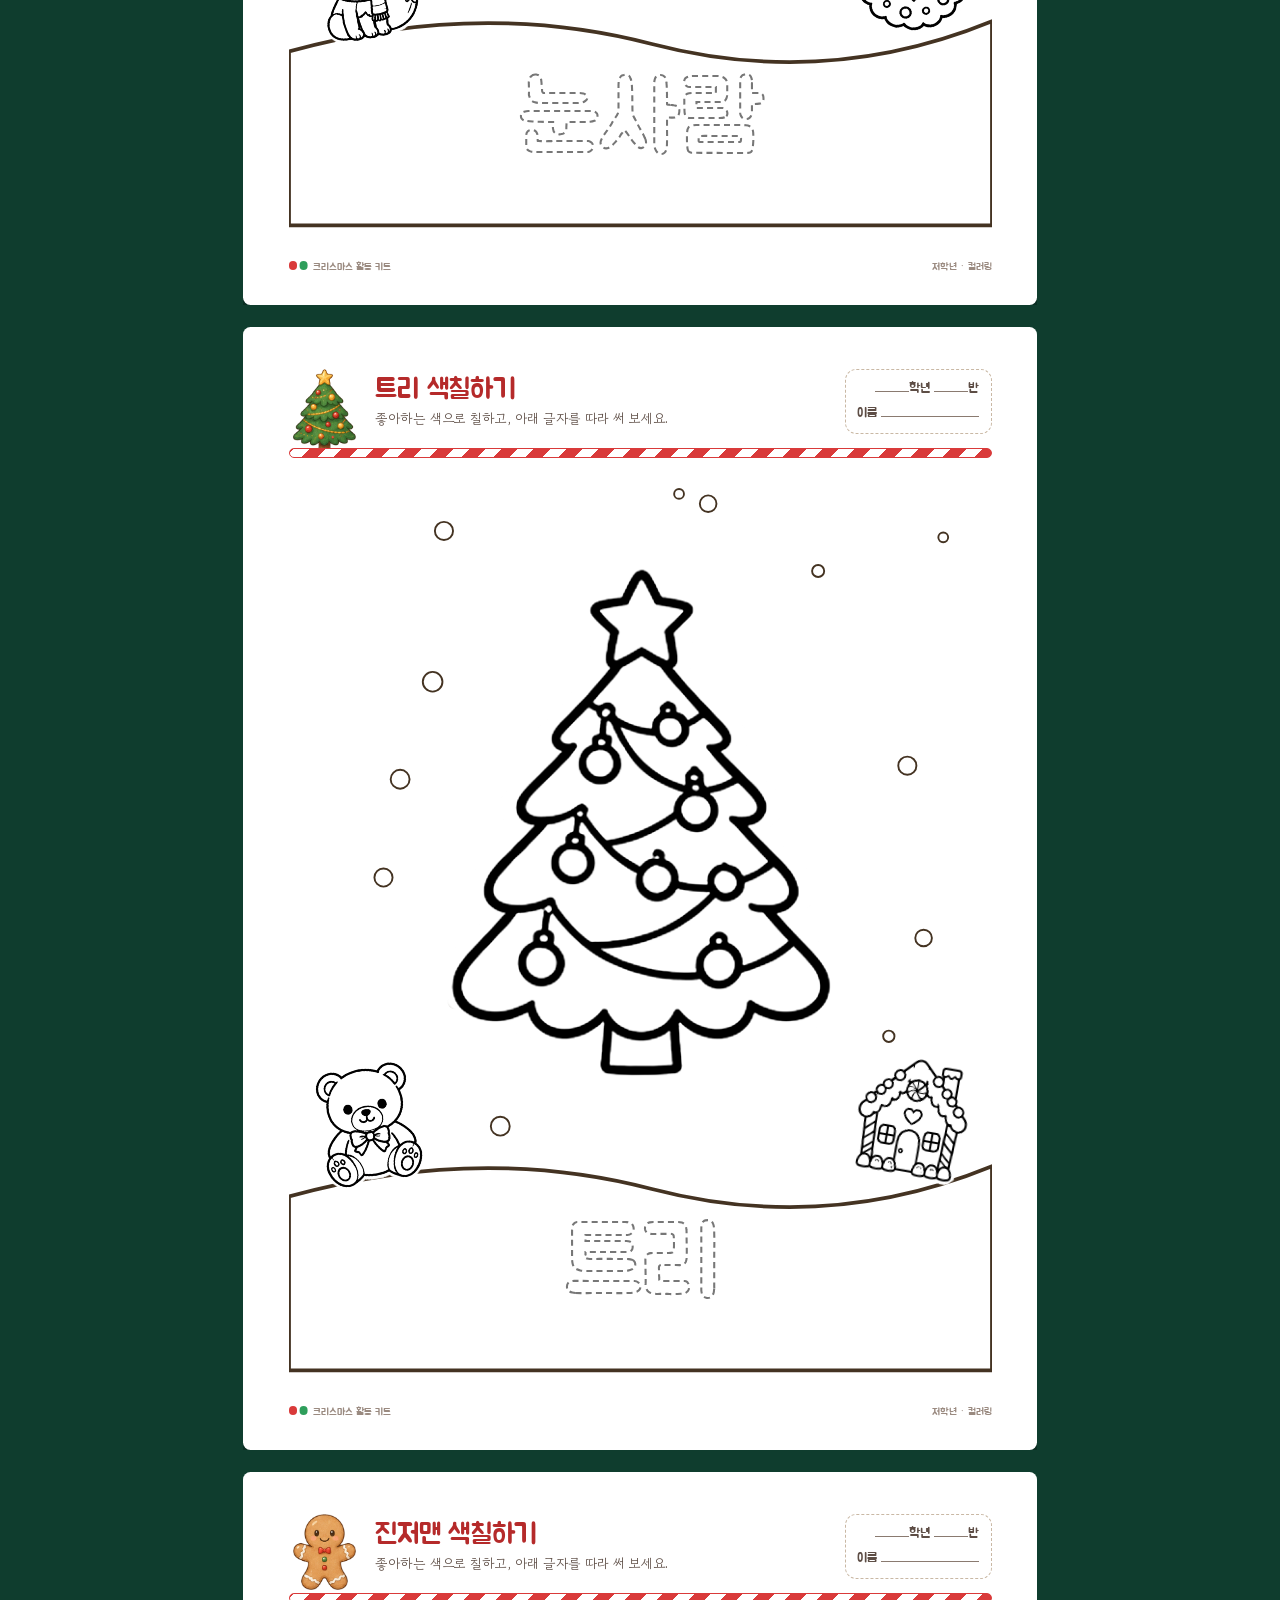
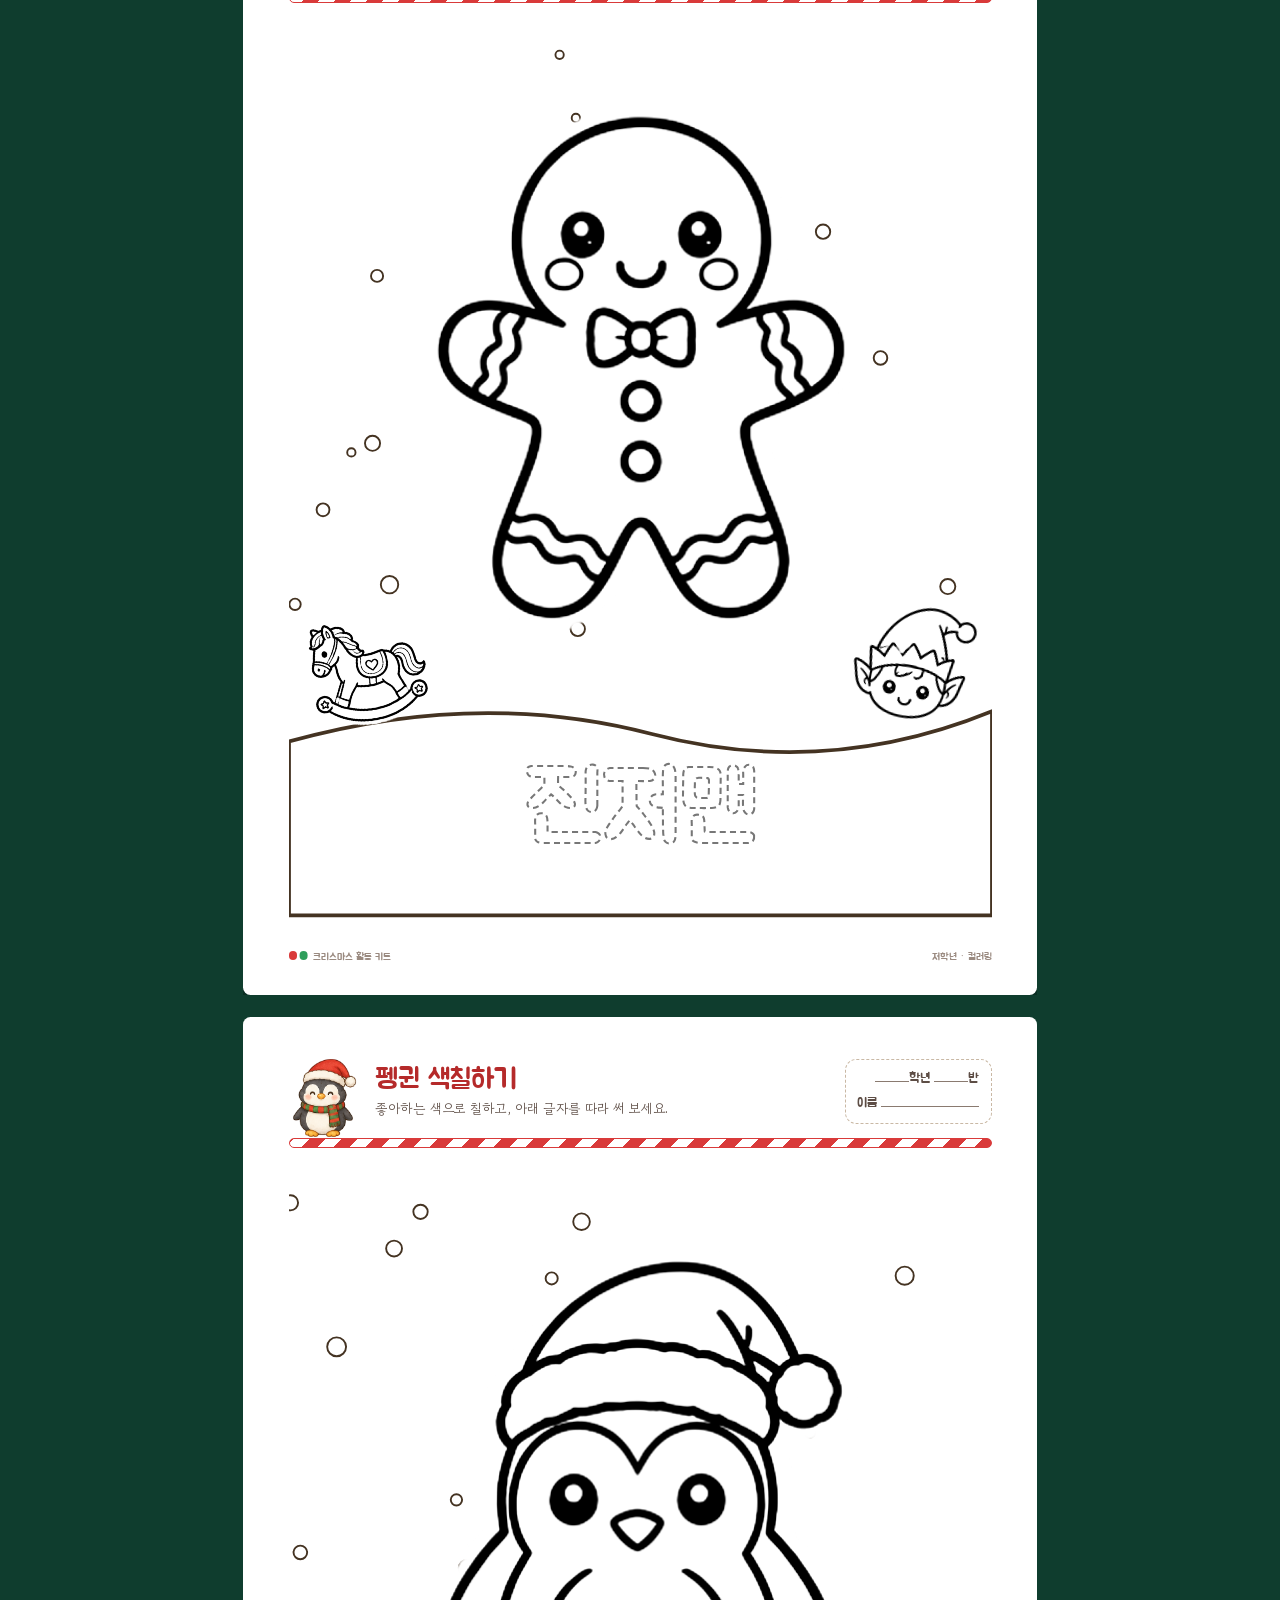
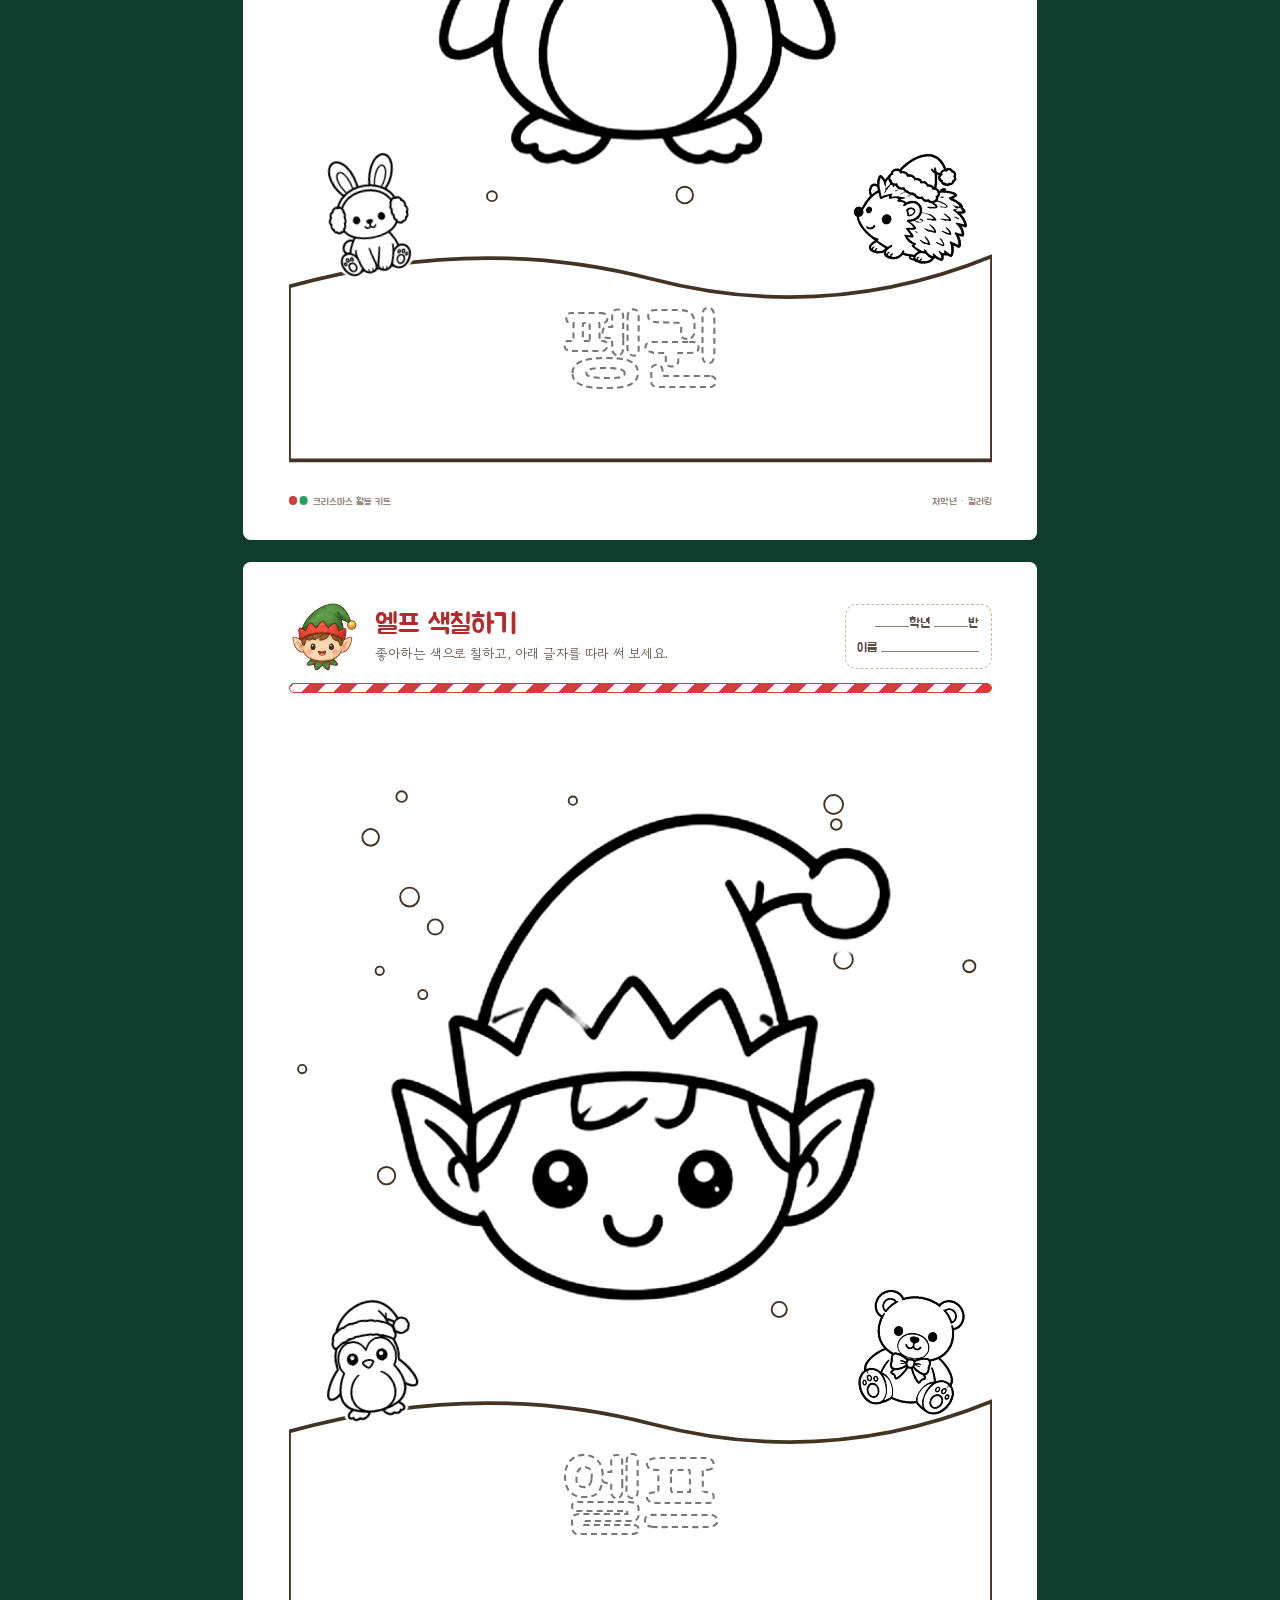
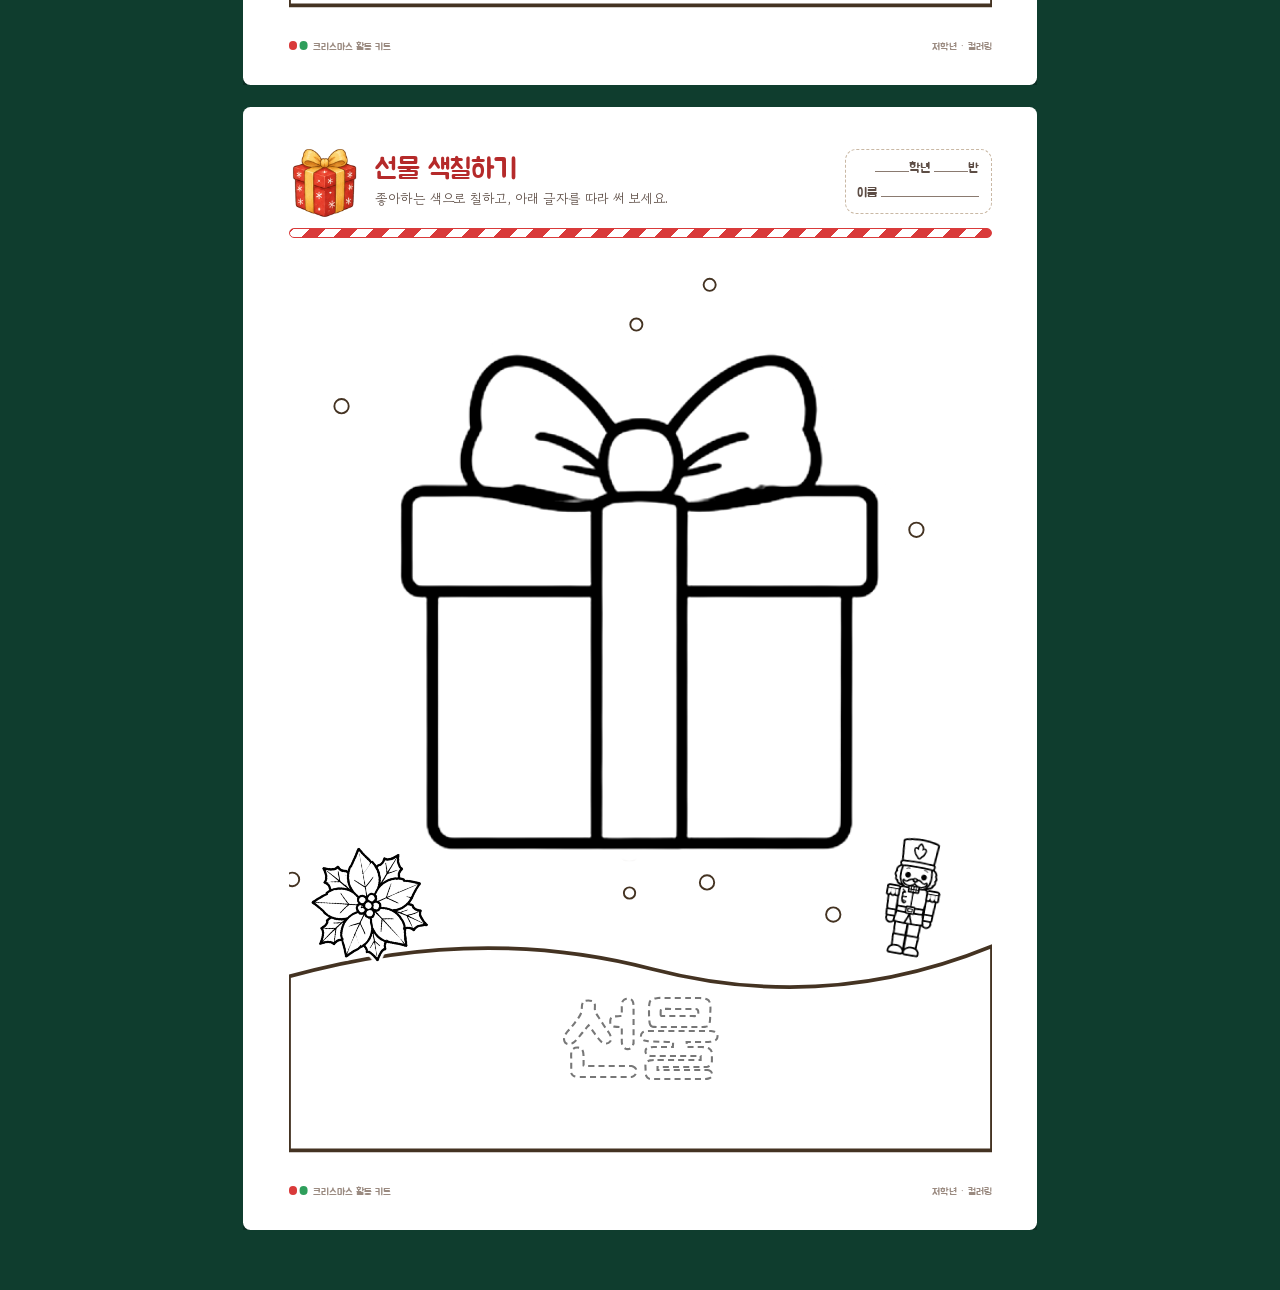
==== commit 6bcdb057: "바로 인쇄: PDF는 열면 인쇄 창, 활동지는 ?print=1로 자동 인쇄 - 모든 PDF에 열 때 인쇄 창을 띄우는 동작 추가 - sheet.html?print=1(정답지 &an" ====
--- a/sheet.html
+++ b/sheet.html
@@ -24,6 +24,13 @@
   addEventListener('hashchange', go);
   window.__render = (sd, a)=>V.rerender(sd, a);
   go();
+  /* ?print=1 이면 그림이 다 불러와진 뒤 바로 인쇄 창 (정답지는 &ans=1) */
+  const q = new URLSearchParams(location.search);
+  if (q.get('ans') === '1') V.rerender(1225, true);
+  if (q.get('print') === '1') {
+    const ready = () => Promise.all([document.fonts ? document.fonts.ready : 0, ...[...document.images].map(im => im.complete ? 0 : new Promise(r => { im.onload = im.onerror = r; }))]);
+    addEventListener('load', () => ready().then(() => setTimeout(() => window.print(), 600)));
+  }
 })();
 </script>
 </body>
--- a/assets/sheet.css
+++ b/assets/sheet.css
@@ -34,6 +34,7 @@
 .steps .st{border:.5mm solid #d9c9b5;border-radius:4mm;padding:2mm;display:flex;flex-direction:column;gap:1mm;background:#fffdf8}
 .steps .st svg{width:100%;height:auto}
 .steps .st p{font-size:9.5pt;line-height:1.35}
+.steps .st p strong{color:#b52a2a}
 .steps .st b{font-family:var(--f-display);font-weight:400;color:#fff;background:#d93a3a;border-radius:50%;width:6mm;height:6mm;display:inline-flex;align-items:center;justify-content:center;font-size:10pt;margin-right:1mm}
 .page img.art{display:block;margin:0 auto}
 .sv text{font-family:"Jua","Malgun Gothic",sans-serif}
@@ -56,3 +57,4 @@
   .pagebox.land{width:210mm;height:297mm!important;overflow:hidden;break-after:page;page-break-after:always;position:relative}
   .pagebox.land .page{position:absolute;left:0;top:0;transform:translateX(210mm) rotate(90deg)!important;transform-origin:0 0;break-after:auto;page-break-after:auto}
 }
+.steps svg text{stroke:none!important}
